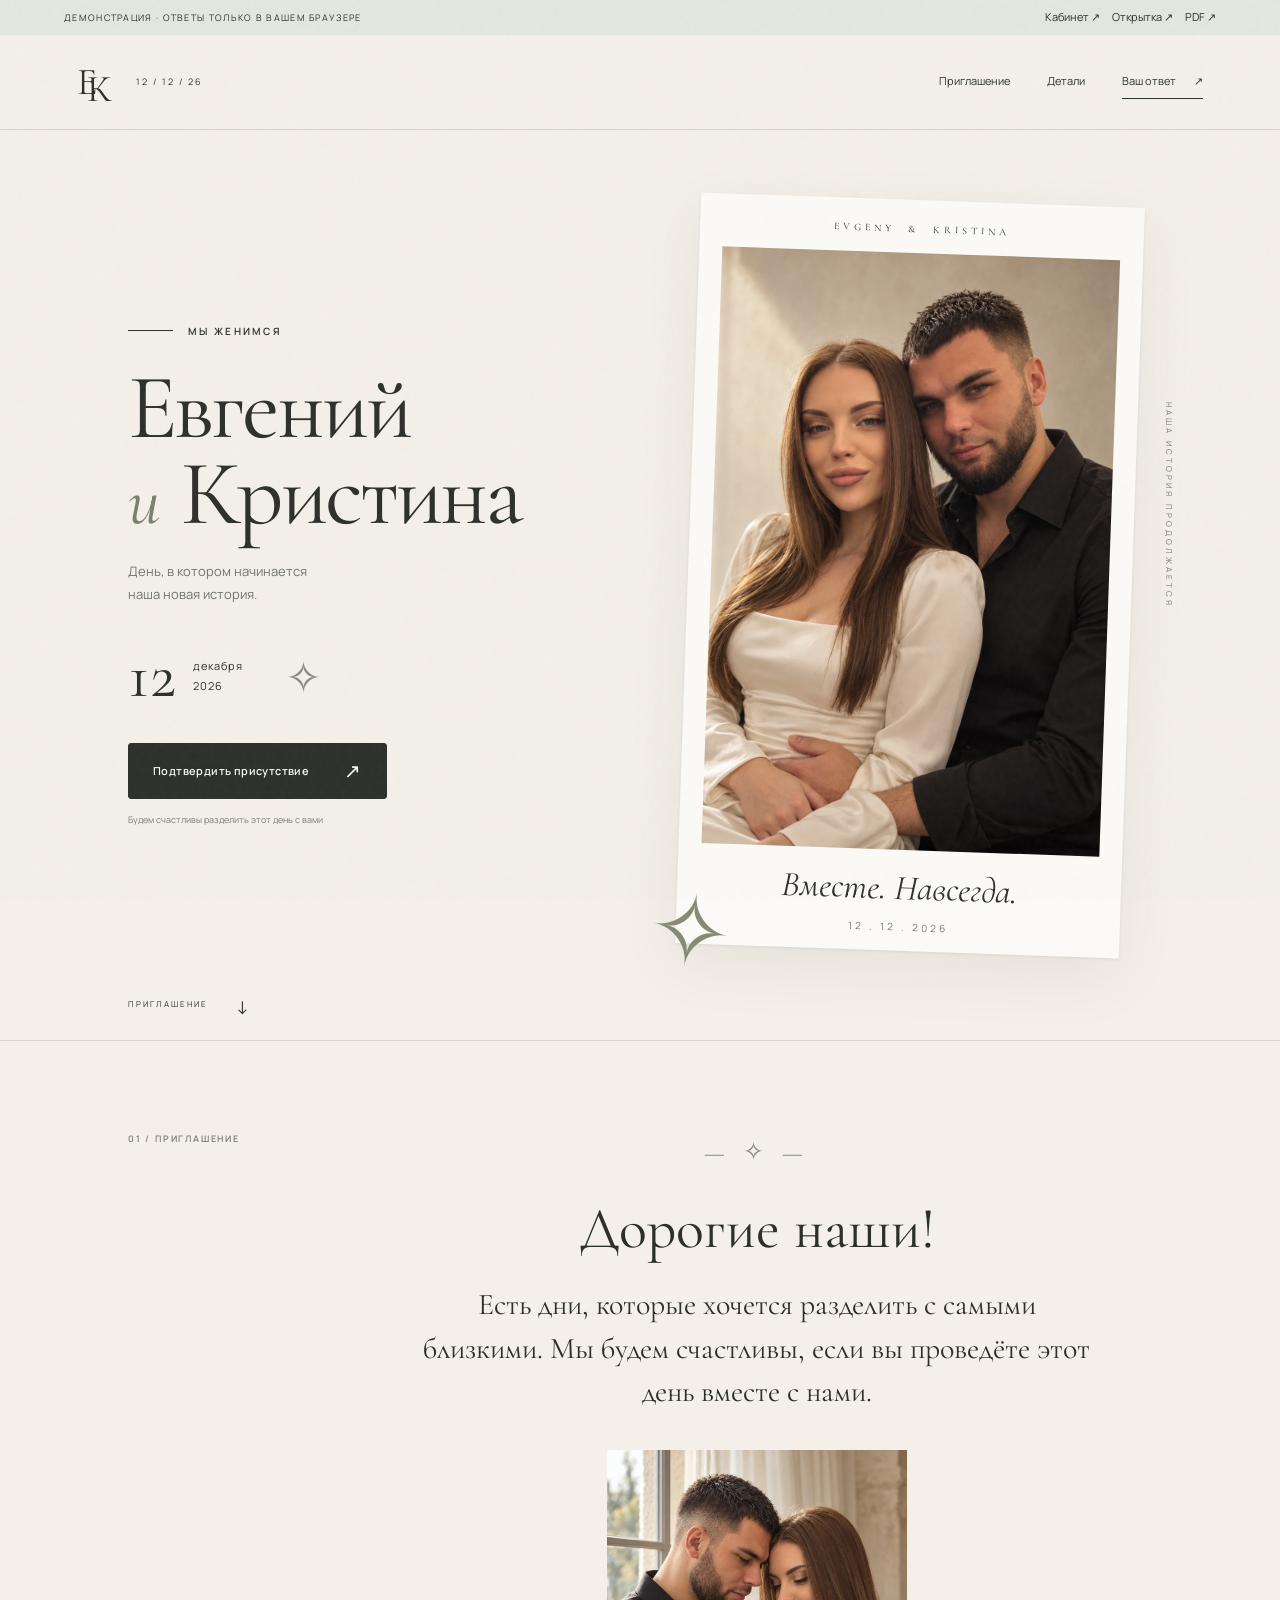
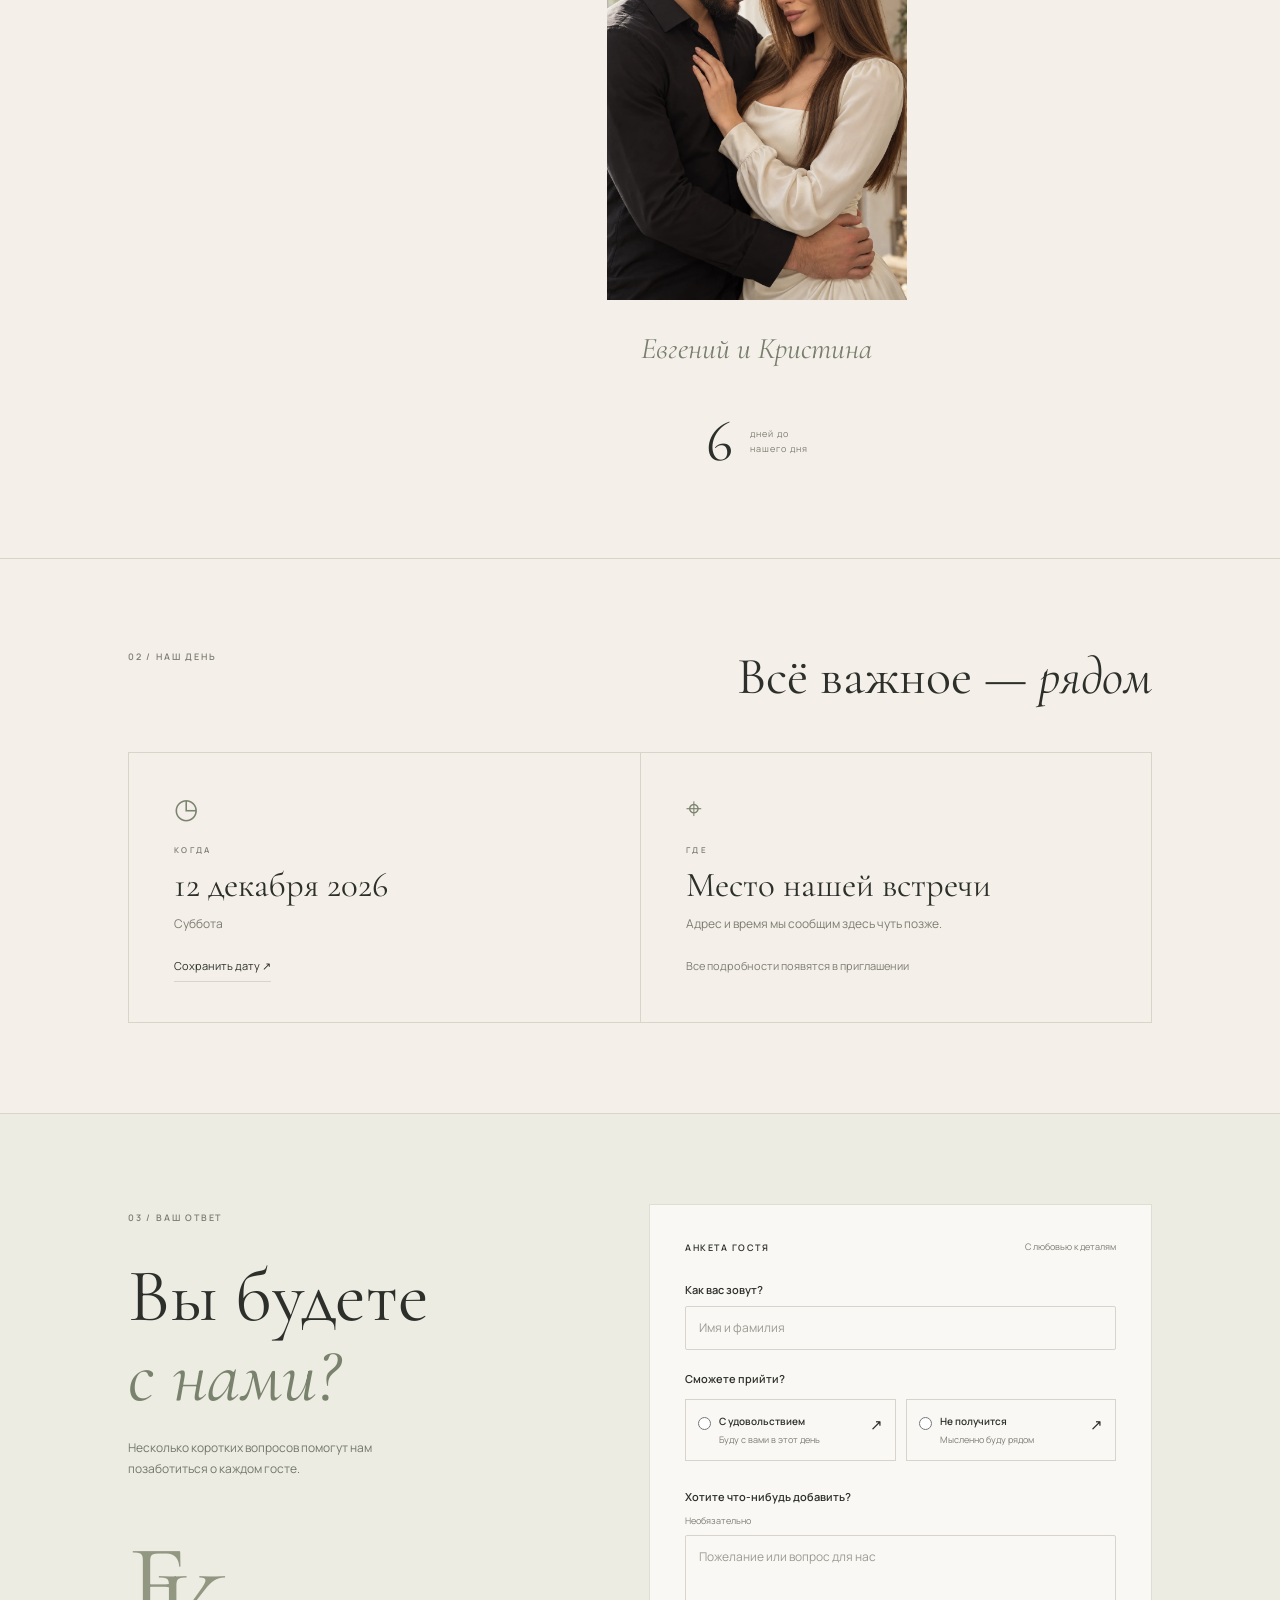
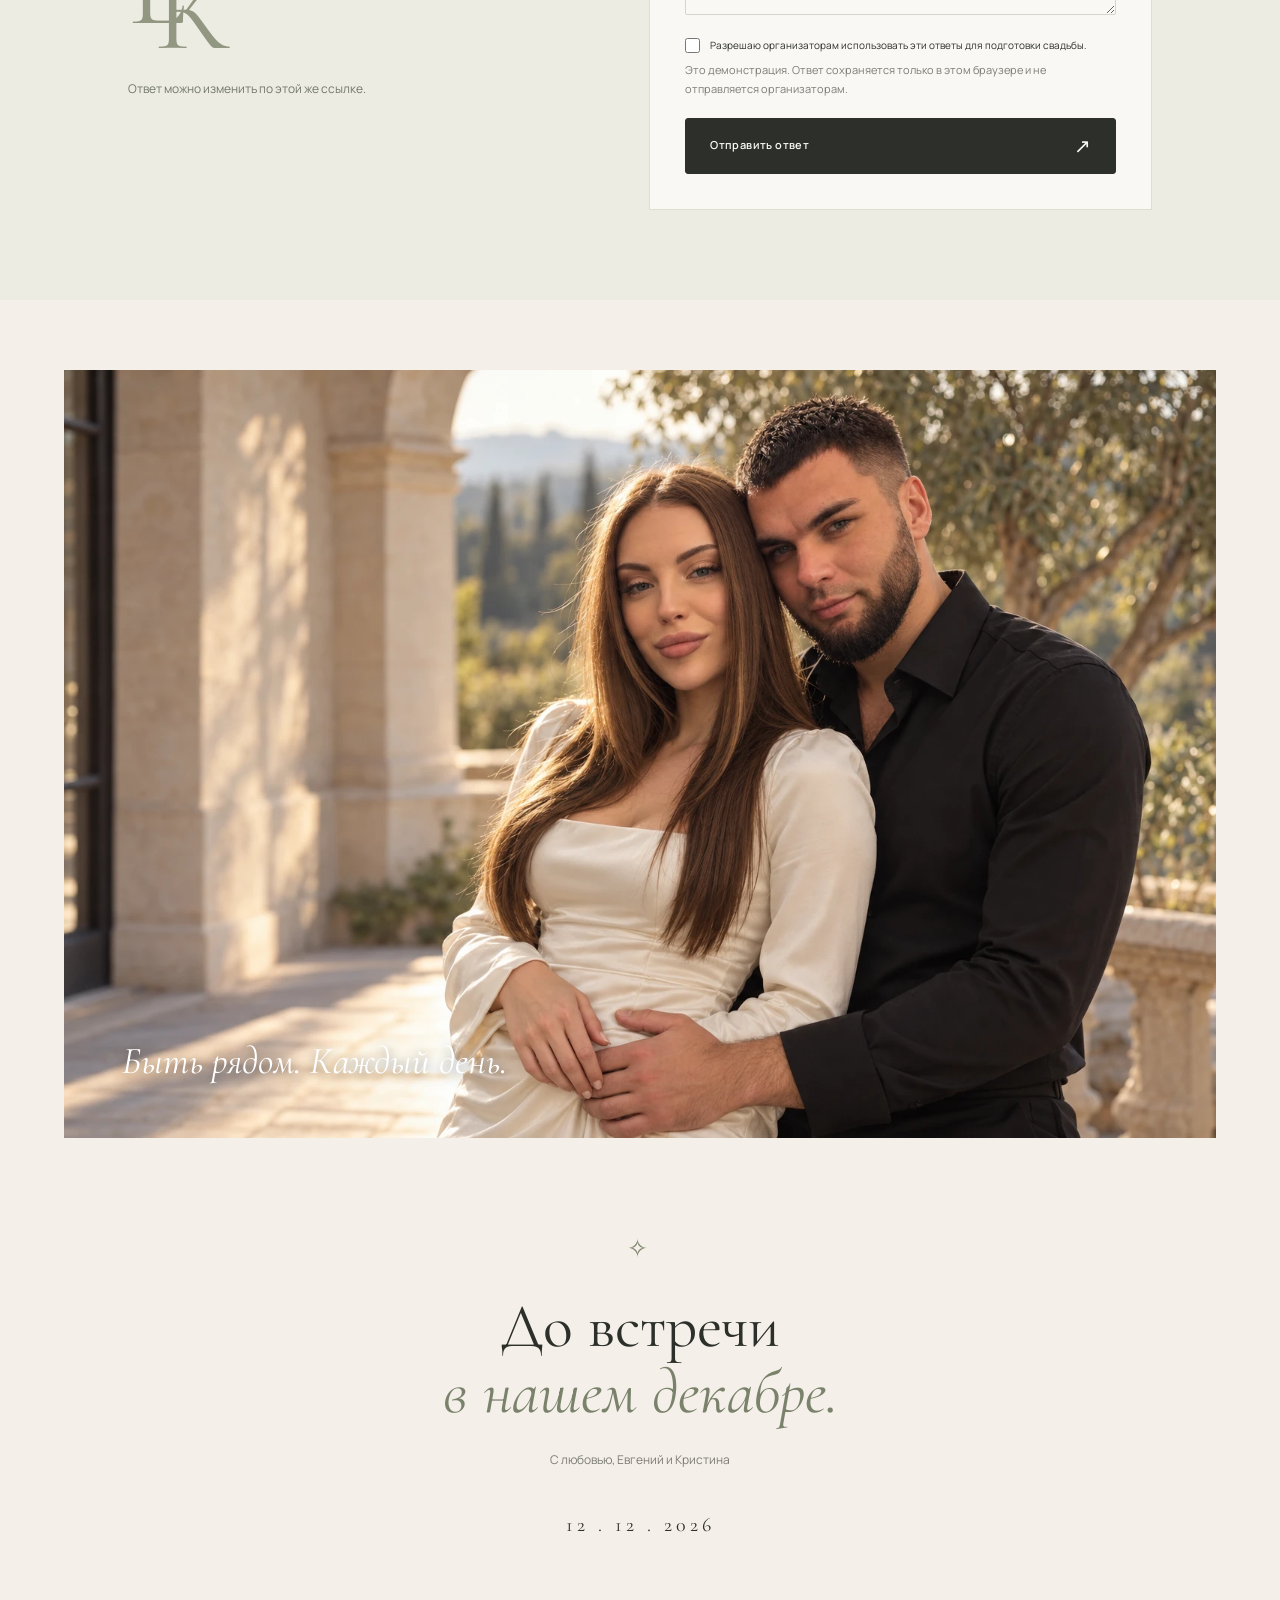
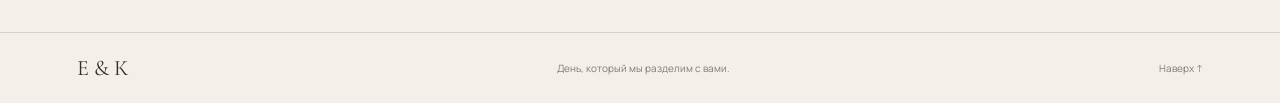
==== index.html @ 4cf1af22 "Publish wedding invitation client preview" ====
<!doctype html>
<html lang="ru">
<head>
  <meta charset="utf-8"><meta name="viewport" content="width=device-width,initial-scale=1,viewport-fit=cover">
  <meta name="theme-color" content="#f4f0e9"><meta name="description" content="Евгений и Кристина. Приглашение на свадьбу 12 декабря 2026 года.">
  <title>Евгений и Кристина · 12.12.2026</title>
  <link rel="icon" href="./assets/monogram.svg" type="image/svg+xml"><link rel="stylesheet" href="./style.css">
  <script src="./js/guest.js" defer></script>
</head>
<body>
  <div class="preview-bar" id="preview-bar" hidden><span>ДЕМОНСТРАЦИЯ · ОТВЕТЫ ТОЛЬКО В ВАШЕМ БРАУЗЕРЕ</span><a href="./studio.html">Кабинет ↗</a><a href="./print.html">Открытка ↗</a><a href="./presentation.pdf">PDF ↗</a></div>
  <header class="site-header"><a href="#" class="brand" aria-label="В начало">Е<span>К</span><i>12 / 12 / 26</i></a><nav aria-label="Навигация"><a href="#invitation">Приглашение</a><a href="#details">Детали</a><a href="#rsvp" class="nav-answer">Ваш ответ <span>↗</span></a></nav></header>
  <main>
    <section class="hero" aria-labelledby="hero-title">
      <div class="hero-copy"><div class="eyebrow"><span class="fine-line"></span> МЫ ЖЕНИМСЯ</div><h1 id="hero-title">Евгений<br><em>и</em> Кристина</h1><p class="hero-description">День, в котором начинается<br>наша новая история.</p><div class="hero-date"><span>12</span><i>декабря<br>2026</i><span class="date-star">✧</span></div><a class="button dark" href="#rsvp">Подтвердить присутствие <span>↗</span></a><p class="tiny muted">Будем счастливы разделить этот день с вами</p></div>
      <div class="hero-art"><div class="photo-mat"><div class="photo-topline">EVGENY <span>&</span> KRISTINA</div><img class="main-photo" src="./assets/couple-studio.webp" alt="Совместная фотография Евгения и Кристины" width="1024" height="1536" fetchpriority="high"><div class="photo-sign">Вместе. Навсегда.</div><div class="photo-bottomline">12 . 12 . 2026</div></div><div class="vertical-note">НАША ИСТОРИЯ ПРОДОЛЖАЕТСЯ</div><span class="hero-flower" aria-hidden="true">✧</span></div>
      <a href="#invitation" class="scroll-note">ПРИГЛАШЕНИЕ <span>↓</span></a>
    </section>
    <section class="invitation-section section" id="invitation"><span class="section-number">01 / ПРИГЛАШЕНИЕ</span><div class="invitation-body"><span class="ornament" aria-hidden="true">— ✧ —</span><h2 id="greeting">Дорогие наши!</h2><p class="letter" id="intro">Есть дни, которые хочется разделить с самыми близкими. Мы будем счастливы, если вы проведёте этот день вместе с нами.</p><img class="window-portrait" src="./assets/couple-window.webp" alt="Евгений и Кристина у окна" width="1024" height="1536" loading="lazy"><p class="letter-sign">Евгений и Кристина</p><div class="countdown"><span id="days">—</span><div>дней до<br>нашего дня</div></div></div></section>
    <section class="details-section section" id="details"><div class="section-heading"><span class="section-number">02 / НАШ ДЕНЬ</span><h2>Всё важное<span class="serif-italic"> — рядом</span></h2></div><div class="details-grid"><article class="detail"><span class="detail-icon" aria-hidden="true">◷</span><div class="eyebrow">КОГДА</div><h3>12 декабря 2026</h3><p>Суббота<span id="event-time"></span></p><a href="./wedding.ics" class="text-link">Сохранить дату <span>↗</span></a></article><article class="detail"><span class="detail-icon" aria-hidden="true">⌖</span><div class="eyebrow">ГДЕ</div><h3 id="venue">Место нашей встречи</h3><p id="address">Адрес и время мы сообщим здесь чуть позже.</p><a id="map-link" class="text-link" target="_blank" rel="noopener noreferrer" hidden>Открыть карту <span>↗</span></a><span id="venue-pending" class="tiny muted">Все подробности появятся в приглашении</span></article></div><div class="schedule-block" id="schedule-block" hidden><h3>Программа дня</h3><div id="schedule" class="schedule"></div></div><div class="note-block" id="dress-block" hidden><div class="eyebrow">ДРЕСС-КОД</div><p id="dress-code"></p></div></section>
    <section class="rsvp-section section" id="rsvp"><div class="rsvp-intro"><span class="section-number">03 / ВАШ ОТВЕТ</span><h2>Вы будете<br><em>с нами?</em></h2><p>Несколько коротких вопросов помогут нам позаботиться о каждом госте.</p><p id="deadline" class="deadline" hidden></p><div class="rsvp-mark" aria-hidden="true">Е<span>К</span></div><p class="tiny muted">Ответ можно изменить по этой же ссылке.</p></div>
      <div class="rsvp-panel"><div id="load-error" class="notice error" role="alert" hidden></div><div id="loading" class="muted">Открываем ваше приглашение…</div>
      <form id="rsvp-form" hidden><div class="form-top"><span class="eyebrow">АНКЕТА ГОСТЯ</span><span class="tiny" id="form-status">С любовью к деталям</span></div><label class="field">Как вас зовут?<input name="respondent" autocomplete="name" maxlength="120" required placeholder="Имя и фамилия"></label><fieldset class="attendance"><legend>Сможете прийти?</legend><div class="choice-grid"><label class="choice"><input type="radio" name="attending" value="yes" required><span><b>С удовольствием</b><small>Буду с вами в этот день</small></span><i>↗</i></label><label class="choice"><input type="radio" name="attending" value="no"><span><b>Не получится</b><small>Мысленно буду рядом</small></span><i>↗</i></label></div></fieldset>
      <div id="yes-fields" hidden><div class="party-size"><label class="field">Взрослых<select id="adult-count" name="adults"></select></label><label class="field" id="children-field">Детей<select id="child-count" name="children"></select></label></div><p class="tiny muted" id="party-hint"></p><div id="people"></div><label class="field" id="children-names-field" hidden>Имена и возраст детей<input name="children_names" maxlength="300" placeholder="Чтобы мы могли учесть их пожелания"></label><label class="check-row transfer"><input type="checkbox" name="transfer"><span>Мне интересен трансфер, если он будет организован</span></label></div>
      <label class="field comment-field">Хотите что-нибудь добавить? <span class="optional">Необязательно</span><textarea name="comment" rows="3" maxlength="1000" placeholder="Пожелание или вопрос для нас"></textarea></label><label class="check-row consent"><input type="checkbox" name="consent" required><span>Разрешаю организаторам использовать эти ответы для подготовки свадьбы.</span></label><p class="tiny muted">Это демонстрация. Ответ сохраняется только в этом браузере и не отправляется организаторам.</p><div id="form-error" class="notice error" role="alert" hidden></div><button class="button dark full" type="submit" id="save-button">Отправить ответ <span>↗</span></button><div id="saved" class="save-message" role="status" hidden></div></form></div>
    </section>
    <div class="terrace-story"><img src="./assets/couple-terrace.webp" alt="Евгений и Кристина на террасе" width="1536" height="1024" loading="lazy"><span>Быть рядом. Каждый день.</span></div><section class="closing"><span class="ornament" aria-hidden="true">✧</span><h2>До встречи<br><em>в нашем декабре.</em></h2><p id="closing-text">С любовью, Евгений и Кристина</p><p id="contact" class="tiny" hidden></p><div class="closing-date">12 . 12 . 2026</div></section>
  </main><footer><span>Е & К</span><p>День, который мы разделим с вами.</p><a href="#">Наверх ↑</a></footer>
</body></html>
---- style.css ----
@import url(./fonts/fonts.css);
:root{--paper:#f4f0e9;--paper-light:#faf8f4;--ink:#2d302a;--muted:#7c7d73;--line:#d8d4ca;--sage:#707967;--serif:'Cormorant Garamond',Georgia,'Times New Roman',serif;--sans:'Manrope','Segoe UI',Arial,sans-serif;--radius:3px}
*{box-sizing:border-box}html{scroll-behavior:smooth;scroll-padding-top:30px}body{margin:0;background:var(--paper);color:var(--ink);font-family:var(--sans);font-size:14px;line-height:1.7;-webkit-font-smoothing:antialiased}body:before{content:'';position:fixed;inset:0;pointer-events:none;opacity:.09;z-index:5;background-image:url("data:image/svg+xml,%3Csvg viewBox='0 0 180 180' xmlns='http://www.w3.org/2000/svg'%3E%3Cfilter id='n'%3E%3CfeTurbulence type='fractalNoise' baseFrequency='.8' numOctaves='3' stitchTiles='stitch'/%3E%3C/filter%3E%3Cpath fill='%23737360' opacity='.35' filter='url(%23n)' d='M0 0h180v180H0z'/%3E%3C/svg%3E")}a{color:inherit;text-decoration:none}button,input,select,textarea{font:inherit}button,a,input,select,textarea{touch-action:manipulation}button{cursor:pointer}button:disabled{opacity:.55;cursor:wait}button:focus-visible,a:focus-visible,input:focus-visible,select:focus-visible,textarea:focus-visible{outline:2px solid var(--sage);outline-offset:5px}input,select,textarea{min-width:0}textarea{resize:vertical}img{max-width:100%;display:block}[hidden]{display:none!important}h1,h2,h3,p{margin:0}h1,h2,h3{font-family:var(--serif);font-weight:400;line-height:1.06}em,.serif-italic{font-family:var(--serif);font-weight:400;font-style:italic}.tiny{font-size:11px;line-height:1.65}.muted{color:var(--muted)}.eyebrow,.section-number{font-size:10px;font-weight:600;letter-spacing:2.3px;line-height:1.8}.eyebrow{display:flex;align-items:center;gap:15px}.fine-line{width:45px;height:1px;background:var(--ink)}.button{display:inline-flex;gap:35px;align-items:center;justify-content:space-between;padding:17px 24px;border:1px solid var(--ink);font-size:11px;font-weight:600;letter-spacing:.4px;line-height:1.5;transition:background .2s,color .2s,transform .2s;border-radius:var(--radius)}.button span{font-size:20px;font-weight:400;line-height:1}.button.dark{background:var(--ink);color:var(--paper-light)}.button.dark:hover{background:#4e5748}.button.light{background:transparent}.button.light:hover{background:#e9e5dc}.button.small{padding:10px 15px;font-size:11px;gap:15px}.button.full{width:100%}.text-link{display:inline-flex;gap:24px;border-bottom:1px solid var(--line);padding-bottom:5px;font-size:11px}.text-link:hover{border-color:var(--ink)}.preview-bar{background:#e4e7dd;display:flex;align-items:center;justify-content:space-between;padding:8px max(5vw,24px);font-size:9px;letter-spacing:1.3px}.preview-bar a{letter-spacing:0;font-size:11px}.site-header{max-width:1440px;margin:auto;padding:28px 6vw;display:flex;align-items:center;justify-content:space-between;border-bottom:1px solid var(--line)}.brand{font:38px/1 var(--serif);display:flex;align-items:center;position:relative;letter-spacing:-10px;width:240px}.brand>span{position:relative;top:7px}.brand i{font:9px var(--sans);font-style:normal;letter-spacing:2px;margin-left:34px}.site-header nav{display:flex;align-items:center;gap:37px;font-size:11px}.nav-answer{border-bottom:1px solid var(--ink);padding:7px 0}.nav-answer span{margin-left:16px}.hero{max-width:1440px;min-height:760px;position:relative;margin:auto;padding:70px 10vw 90px;display:grid;grid-template-columns:1fr 1fr;gap:7vw;align-items:center}.hero h1{font-size:clamp(65px,7.2vw,112px);letter-spacing:-3px;margin:25px 0 22px;line-height:.94}.hero h1 em{font-size:.76em;display:inline-block;padding-right:4px;color:#7b806e}.hero-description{font-size:13px;color:#72756b;line-height:1.8}.hero-date{display:flex;align-items:center;gap:17px;margin:32px 0 30px}.hero-date>span:first-child{font:65px/.9 var(--serif)}.hero-date i{font-style:normal;font-size:11px;line-height:1.8;letter-spacing:1px}.date-star{font-size:44px;color:#8a8c7d;padding-left:25px}.hero-copy>.tiny{margin-top:14px;font-size:9px}.hero-art{position:relative;padding:0 16px 0 0;max-width:460px;justify-self:center;width:100%}.photo-mat{background:#fcfaf6;padding:23px 23px 17px;box-shadow:0 20px 60px #3f3b2b13,0 1px 3px #3f3b2b18;transform:rotate(2deg);position:relative}.photo-topline{font:10px var(--serif);letter-spacing:4px;text-align:center;margin-bottom:18px}.photo-topline span{padding:0 8px}.main-photo{width:100%;height:auto;aspect-ratio:3/4;object-fit:cover;object-position:center;filter:grayscale(1);border:0}.photo-sign{font:italic 35px/1.1 var(--serif);text-align:center;padding-top:19px}.photo-bottomline{font:10px var(--sans);letter-spacing:3px;text-align:center;margin-top:12px;color:#777c6d}.vertical-note{position:absolute;right:-28px;top:27%;writing-mode:vertical-rl;font-size:8px;letter-spacing:3px;color:var(--muted)}.hero-flower{position:absolute;left:-40px;bottom:-45px;font:100px var(--serif);color:#858b75;transform:rotate(10deg)}.scroll-note{position:absolute;bottom:25px;left:10vw;display:flex;gap:28px;font-size:8px;letter-spacing:2px}.scroll-note span{font-size:18px;line-height:1}.section{max-width:1440px;margin:auto;padding:90px 10vw;border-top:1px solid var(--line)}.invitation-section{display:grid;grid-template-columns:1fr 3fr;gap:50px}.section-number{color:var(--muted);font-size:9px;letter-spacing:1.8px;white-space:nowrap}.invitation-body{text-align:center;max-width:670px}.ornament{color:#818871;font-family:var(--serif);font-size:25px;letter-spacing:6px}.invitation-body h2{font-size:58px;margin:24px 0}.letter{font:30px/1.45 var(--serif);white-space:pre-line}.letter-sign{font:italic 30px/1.5 var(--serif);margin-top:26px;color:#777e6c}.countdown{display:flex;justify-content:center;align-items:center;gap:17px;margin-top:45px}.countdown>span{font:58px/.9 var(--serif)}.countdown>div{font-size:9px;line-height:1.6;text-align:left;letter-spacing:1px;color:var(--muted)}.section-heading{display:flex;align-items:flex-start;justify-content:space-between;gap:30px;margin-bottom:48px}.section-heading h2{font-size:52px}.details-grid{display:grid;grid-template-columns:1fr 1fr;border:1px solid var(--line)}.detail{padding:40px 45px}.detail+.detail{border-left:1px solid var(--line)}.detail-icon{font-size:28px;color:#7b846f;line-height:1;display:block;margin-bottom:22px}.detail .eyebrow{font-size:8px;color:var(--muted);margin-bottom:10px}.detail h3{font-size:35px;margin-bottom:10px}.detail p{font-size:12px;color:var(--muted);white-space:pre-line}.detail .text-link,.detail>.tiny{margin-top:22px;display:inline-block}.schedule-block{margin-top:45px}.schedule-block h3{font-size:36px;margin-bottom:24px}.schedule{display:grid;grid-template-columns:repeat(3,1fr);gap:20px}.schedule-item{border-top:1px solid var(--line);padding-top:16px}.schedule-item time{font:33px var(--serif)}.schedule-item p{font-size:12px;margin-top:6px;color:var(--muted)}.note-block{padding:28px 0 0;border-top:1px solid var(--line);margin-top:35px}.note-block p{margin-top:15px;white-space:pre-line;max-width:650px;font-size:13px}.rsvp-section{display:grid;grid-template-columns:1fr 1.2fr;gap:8vw;background:#edece3}.rsvp-intro h2{font-size:75px;margin:30px 0 22px}.rsvp-intro h2 em{color:#79826c}.rsvp-intro>p{font-size:12px;color:#72776b;max-width:270px}.deadline{margin-top:20px}.rsvp-mark{font:115px/1 var(--serif);letter-spacing:-35px;margin:50px 0 35px;color:#929782}.rsvp-mark span{position:relative;top:25px}.rsvp-panel{background:var(--paper-light);border:1px solid #deded1;padding:35px}.form-top{display:flex;justify-content:space-between;gap:10px;align-items:center;margin-bottom:26px}.form-top .eyebrow{font-size:9px;letter-spacing:1.5px}.form-top .tiny{font-size:9px;color:var(--muted)}.field{display:flex;flex-direction:column;gap:8px;margin-bottom:20px;font-size:11px;font-weight:600;line-height:1.5}.field input,.field select,.field textarea{width:100%;border:1px solid var(--line);padding:12px 13px;background:transparent;color:var(--ink);border-radius:2px;font-weight:400;font-size:12px}.field input::placeholder,.field textarea::placeholder{color:#9b9b91}.field input:focus,.field select:focus,.field textarea:focus{border-color:#788467;outline-offset:1px}fieldset{margin:0 0 20px;padding:0;border:0;min-width:0}legend{font-size:11px;font-weight:600;margin-bottom:10px;padding:0}.choice-grid{display:grid;grid-template-columns:1fr 1fr;gap:10px}.choice{padding:14px 12px;border:1px solid var(--line);display:flex;align-items:flex-start;gap:8px;cursor:pointer;position:relative;line-height:1.5}.choice:has(input:checked){border-color:#707c61;background:#edf0e6}.choice input{accent-color:#68755b;width:13px;height:13px;margin:3px 0 0;flex-shrink:0}.choice b{font-size:10px;display:block;font-weight:600}.choice small{font-size:9px;display:block;color:var(--muted);margin-top:4px}.choice i{font-style:normal;margin-left:auto;font-size:15px}.party-size{display:grid;grid-template-columns:1fr 1fr;gap:14px}.party-size .field{margin-bottom:4px}#party-hint{margin:8px 0 20px}.person-card{border-top:1px solid var(--line);padding-top:18px;margin-top:18px}.person-label{font-size:9px;font-weight:600;letter-spacing:1.5px;color:#78816e;margin-bottom:14px}.drink-group legend{font-size:10px;font-weight:400}.drink-options{display:flex;flex-wrap:wrap;gap:6px}.drink-chip{font-size:10px;cursor:pointer;position:relative}.drink-chip input{position:absolute;opacity:0;width:1px;height:1px}.drink-chip span{display:block;border:1px solid var(--line);padding:7px 10px;line-height:1.2;border-radius:30px}.drink-chip input:checked+span{background:var(--ink);border-color:var(--ink);color:#fff}.drink-chip input:focus-visible+span{outline:2px solid #6b785d;outline-offset:3px}.check-row{display:flex;align-items:flex-start;gap:10px;font-size:10px;line-height:1.6;cursor:pointer}.check-row input{width:15px;height:15px;margin:1px 0 0;accent-color:#68755b;flex-shrink:0}.transfer{padding:15px 0 20px;border-top:1px solid var(--line)}.comment-field{padding-top:8px}.optional{font-size:9px;color:var(--muted);font-weight:400}.consent{margin:22px 0 8px}.rsvp-panel .button{margin-top:20px}.notice{padding:13px 15px;margin:12px 0;font-size:12px;border-left:2px solid}.notice.error{background:#f5e9e3;color:#964d39;border-color:#ad654a}.notice.good{background:#e9eee2;color:#526444;border-color:#73865c}.save-message{padding:16px 0 0;font-size:12px;color:#53654a}.closing{text-align:center;padding:90px 20px}.closing h2{font-size:62px;margin:24px 0}.closing h2 em{color:#7a826c}.closing p{font-size:12px;color:var(--muted)}.closing #contact{margin-top:18px;white-space:pre-line}.closing-date{font-family:var(--serif);font-size:20px;letter-spacing:4px;margin-top:38px}footer{max-width:1440px;margin:auto;border-top:1px solid var(--line);padding:22px 6vw;display:flex;align-items:center;justify-content:space-between;color:var(--muted);font-size:10px}footer>span{font:22px var(--serif);color:var(--ink)}
/* Organizer studio */
.studio{background:#f6f4ef}.studio:before{opacity:.035}.studio-header{display:flex;justify-content:space-between;align-items:center;padding:22px 4vw;border-bottom:1px solid var(--line);background:var(--paper-light)}.studio-wordmark{display:flex;align-items:center;gap:20px}.studio-wordmark b{font:32px var(--serif);font-weight:400;white-space:nowrap}.studio-wordmark span{border-left:1px solid var(--line);padding-left:20px;font-size:10px;letter-spacing:1.5px;color:var(--muted)}.studio-actions{display:flex;gap:20px;align-items:center;font-size:11px}.studio-main{max-width:1320px;margin:auto;padding:42px 4vw 70px}.studio-heading{display:flex;justify-content:space-between;gap:20px;align-items:flex-end;margin-bottom:30px}.studio-heading h1{font-size:52px}.studio-heading .eyebrow{font-size:9px;color:var(--muted);margin-bottom:12px}.local-badge{font-size:10px;background:#e8ecdf;color:#637052;padding:7px 11px;border:1px solid #d8dfcb;white-space:nowrap}.stats{display:grid;grid-template-columns:repeat(4,1fr);border:1px solid var(--line);margin-bottom:35px;background:var(--paper-light)}.stat{padding:22px 26px}.stat+.stat{border-left:1px solid var(--line)}.stat b{display:block;font:43px/1.1 var(--serif);font-weight:400}.stat span{font-size:10px;color:var(--muted)}.tabs{display:flex;gap:30px;border-bottom:1px solid var(--line);margin-bottom:28px;overflow:auto}.tab{padding:13px 0;border:0;border-bottom:2px solid transparent;background:transparent;font-size:12px;white-space:nowrap;color:var(--muted)}.tab[aria-selected=true]{border-color:var(--ink);color:var(--ink)}.studio-toolbar{display:flex;gap:12px;align-items:center;justify-content:space-between;flex-wrap:wrap;margin-bottom:20px}.search-field{display:flex;gap:10px;flex:1;max-width:430px}.search-field input,.search-field select{padding:11px 13px;background:var(--paper-light);border:1px solid var(--line);font-size:11px;width:100%}.search-field select{max-width:145px}.toolbar-buttons{display:flex;gap:10px}.studio-card{background:var(--paper-light);border:1px solid var(--line);padding:28px;margin-bottom:20px}.studio-card h2{font-size:32px;margin-bottom:12px}.studio-card>p{font-size:12px;color:var(--muted);margin-bottom:22px}.studio-card .field{font-size:11px}.form-grid{display:grid;grid-template-columns:repeat(2,1fr);gap:0 20px}.span-2{grid-column:1/-1}.create-form{display:grid;grid-template-columns:3fr 1fr 1fr auto;gap:14px;align-items:end}.create-form .field{margin-bottom:0}.create-form .button{padding:14px 22px;white-space:nowrap}.guest-table{width:100%;border-collapse:collapse;font-size:11px}.guest-table th{text-align:left;white-space:nowrap;font-size:9px;letter-spacing:1px;font-weight:500;color:var(--muted);padding:13px 14px;border-bottom:1px solid var(--line)}.guest-table td{padding:18px 14px;border-bottom:1px solid #e6e3da;vertical-align:middle}.guest-table td:first-child{min-width:165px}.guest-table td strong{font-weight:600;font-size:12px;display:block}.guest-table td small{color:var(--muted);font-size:10px}.table-wrap{overflow-x:auto;border:1px solid var(--line);background:var(--paper-light)}.guest-table td:last-child{white-space:nowrap}.badge{font-size:9px;padding:4px 8px;display:inline-block;background:#e9e7de;color:#76786a;white-space:nowrap}.badge.yes{background:#e6ecde;color:#657353}.badge.no{background:#eee2dc;color:#936450}.badge.revoked{background:#eee9e6;color:#9c8b82}.link-button{background:transparent;border:0;border-bottom:1px solid var(--line);padding:3px 0;font-size:10px;color:var(--ink);margin-right:12px}.link-button:hover{border-color:var(--ink)}.empty-state{text-align:center;padding:58px 25px}.empty-state .ornament{font-size:35px}.empty-state h3{font-size:35px;margin:16px 0 12px}.empty-state p{font-size:12px;color:var(--muted);max-width:440px;margin:auto}.metric-grid{display:grid;grid-template-columns:1fr 1fr;gap:20px}.metric-row{display:flex;justify-content:space-between;gap:25px;padding:13px 0;border-bottom:1px solid var(--line);font-size:12px}.metric-row:last-child{border-bottom:0}.metric-row b{font-weight:500;font-size:15px}.guest-note{padding:15px 0;border-top:1px solid var(--line);font-size:12px}.guest-note b{font-weight:600;display:block;margin-bottom:6px}.guest-note p{color:var(--muted);white-space:pre-line}.connection-item{display:flex;gap:15px;align-items:flex-start;margin-bottom:20px}.connection-item .number{border:1px solid var(--line);padding:3px 12px;font:25px var(--serif)}.connection-item h3{font:600 12px var(--sans);margin-bottom:6px}.connection-item p{font-size:12px;color:var(--muted)}.connection-item code{font-size:11px;background:#efede5;padding:2px 5px;overflow-wrap:anywhere}.login-wrap{max-width:420px;margin:10vh auto;padding:35px;background:var(--paper-light);border:1px solid var(--line)}.login-wrap .eyebrow{font-size:9px;color:var(--muted);margin-bottom:16px}.login-wrap h1{font-size:43px;margin-bottom:15px}.login-wrap>p{font-size:12px;color:var(--muted);margin-bottom:26px}.login-wrap .tiny{margin-top:18px}.studio-toast{position:fixed;bottom:25px;left:50%;transform:translateX(-50%);padding:14px 22px;box-shadow:0 3px 30px #2222;background:var(--ink);color:var(--paper);font-size:12px;z-index:20;max-width:90vw}.dialog{border:1px solid var(--line);background:var(--paper-light);color:var(--ink);max-width:650px;width:calc(100% - 30px);padding:30px;max-height:88vh;overflow:auto}.dialog::backdrop{background:#2227;backdrop-filter:blur(3px)}.dialog h2{font-size:34px;margin-bottom:20px}.dialog .dialog-header{display:flex;justify-content:space-between;gap:20px;align-items:center}.icon-button{background:transparent;border:1px solid var(--line);width:33px;height:33px;line-height:1}.dialog .tiny{color:var(--muted);margin-bottom:16px}.share-link{display:flex;gap:10px;align-items:stretch;margin:15px 0}.share-link input{flex:1;min-width:0;padding:12px;border:1px solid var(--line);background:white;font-size:11px}.qr-preview{width:160px;height:160px;background:white;display:block;margin:20px auto}.share-actions{display:flex;justify-content:center;gap:15px;flex-wrap:wrap}.print-studio{display:grid;grid-template-columns:1fr 1fr;gap:35px;align-items:start}.card-preview{max-height:620px;margin:auto;box-shadow:0 8px 35px #2222}.print-info h2{font-size:40px}.print-info p{font-size:12px;color:var(--muted);margin:18px 0}.print-info .button{margin:5px 8px 5px 0}.print-info .notice{font-size:11px}.busy{opacity:.5;pointer-events:none}
@media(min-width:1600px){.hero{padding-left:140px;padding-right:140px;gap:100px}.section{padding-left:140px;padding-right:140px}.scroll-note{left:140px}}
@media(max-width:1000px){.hero{padding:65px 7vw 80px;gap:45px;min-height:650px}.hero h1{font-size:80px}.hero-art{max-width:360px}.section{padding:65px 7vw}.rsvp-section{gap:5vw;grid-template-columns:.85fr 1.2fr}.rsvp-panel{padding:24px}.rsvp-intro h2{font-size:65px}.choice-grid{grid-template-columns:1fr}.detail{padding:30px}.studio-wordmark span{max-width:190px}.hero-copy .button{gap:18px;padding:15px 18px}.letter{font-size:28px}.create-form{grid-template-columns:2fr 1fr 1fr}.create-form .button{grid-column:1/-1;justify-content:center}.form-top{align-items:flex-start;flex-direction:column;gap:3px}.section-heading h2{font-size:44px}}
@media(max-width:650px){.preview-bar{padding:7px 16px;font-size:7px;letter-spacing:.6px}.preview-bar a{font-size:9px}.site-header{padding:20px 23px}.brand{font-size:32px;width:auto}.brand i{font-size:8px;margin-left:25px;letter-spacing:1px}.site-header nav{gap:18px}.site-header nav>a:not(.nav-answer){display:none}.site-header nav>a{font-size:10px}.hero{grid-template-columns:1fr;padding:45px 28px 65px;gap:40px;min-height:0}.hero-copy{text-align:center}.hero-copy .eyebrow{justify-content:center;font-size:8px}.hero h1{font-size:76px;margin:25px 0 20px;letter-spacing:-2.2px}.hero h1 br{display:none}.hero h1 em{display:block;line-height:.9;font-size:46px;margin:5px 0}.hero-description{font-size:12px}.hero-date{justify-content:center;margin:24px 0}.hero-date>span:first-child{font-size:54px}.date-star{font-size:32px;padding-left:14px}.hero-copy .button{width:100%;max-width:330px;font-size:11px;padding:16px 21px}.hero-copy>.tiny{font-size:9px}.hero-art{max-width:330px;padding:0 12px;justify-self:center}.photo-mat{padding:17px 17px 15px;transform:rotate(1.3deg)}.photo-topline{font-size:8px;margin-bottom:14px;letter-spacing:3px}.photo-sign{font-size:30px;padding-top:15px}.photo-bottomline{font-size:8px}.vertical-note{right:-7px;top:24%;font-size:7px;letter-spacing:2px}.hero-flower{font-size:72px;left:-8px;bottom:-27px}.scroll-note{display:none}.section{padding:48px 25px}.invitation-section{grid-template-columns:1fr;gap:25px}.section-number{font-size:8px;letter-spacing:1.6px}.invitation-body h2{font-size:44px;margin:18px 0}.letter{font-size:25px;line-height:1.45}.letter-sign{font-size:26px}.countdown{margin-top:30px}.section-heading{display:block;margin-bottom:26px}.section-heading h2{font-size:40px;margin-top:22px}.section-heading h2 .serif-italic{display:block}.details-grid{grid-template-columns:1fr}.detail{padding:26px}.detail+.detail{border-left:0;border-top:1px solid var(--line)}.detail-icon{margin-bottom:16px}.detail h3{font-size:31px}.schedule{grid-template-columns:1fr 1fr;gap:18px}.schedule-item time{font-size:29px}.rsvp-section{grid-template-columns:1fr;gap:30px;padding:45px 18px}.rsvp-intro{padding:0 7px}.rsvp-intro h2{font-size:60px;margin:23px 0 17px}.rsvp-intro h2 br{display:none}.rsvp-intro>p{max-width:350px}.rsvp-mark{display:none}.rsvp-intro>.tiny{margin-top:12px;font-size:10px}.rsvp-panel{padding:24px 19px}.choice-grid{grid-template-columns:1fr 1fr}.choice{padding:13px 9px;gap:7px}.choice b{font-size:9px}.choice small{font-size:8px}.choice i{display:none}.form-top{flex-direction:row;align-items:center;margin-bottom:23px}.form-top .tiny{font-size:8px}.field input,.field select,.field textarea{font-size:16px;padding:12px}.field{font-size:11px}.drink-chip span{padding:9px 10px;font-size:10px}.drink-options{gap:7px}.check-row{font-size:11px}.closing{padding:60px 25px}.closing h2{font-size:43px}.closing-date{font-size:18px}footer{padding:20px 25px;gap:20px}footer p{font-size:8px}.studio-header{padding:17px 20px}.studio-wordmark{gap:12px}.studio-wordmark b{font-size:26px}.studio-wordmark span{font-size:8px;letter-spacing:.8px;padding-left:12px;max-width:130px;line-height:1.5}.studio-actions{gap:12px;font-size:9px}.studio-main{padding:30px 18px 55px}.studio-heading h1{font-size:40px}.studio-heading .eyebrow{font-size:8px}.local-badge{font-size:8px;padding:5px 7px}.stats{grid-template-columns:1fr 1fr;margin-bottom:23px}.stat{padding:18px}.stat b{font-size:36px}.stat:nth-child(3){border-left:0;border-top:1px solid var(--line)}.stat:nth-child(4){border-top:1px solid var(--line)}.stat span{font-size:9px}.tabs{gap:22px}.tab{font-size:11px}.studio-card{padding:22px 18px}.studio-toolbar{gap:14px}.search-field{max-width:none;width:100%;flex:auto}.toolbar-buttons{width:100%}.form-grid{grid-template-columns:1fr}.span-2{grid-column:auto}.create-form{grid-template-columns:1fr 1fr}.create-form>.field:first-child{grid-column:1/-1}.create-form .button{grid-column:1/-1}.metric-grid,.print-studio{grid-template-columns:1fr}.login-wrap{margin:7vh 20px;padding:30px 24px}.dialog{padding:23px}.share-link{flex-direction:column}.share-link .button{justify-content:center}.print-studio{gap:25px}.print-studio .card-preview{max-height:500px}.studio-toolbar .button{font-size:10px;padding:11px}.guest-table th,.guest-table td{padding:13px 11px}}
@media(prefers-reduced-motion:reduce){html{scroll-behavior:auto}*,*:before,*:after{animation:none!important;transition:none!important}}

/* Wedding portrait series */
.main-photo{aspect-ratio:2/3;filter:none;object-position:center top}.window-portrait{display:block;width:min(100%,300px);height:auto;margin:36px auto 0}.terrace-story{max-width:1152px;margin:70px auto 0;position:relative}.terrace-story img{display:block;width:100%;height:auto}.terrace-story span{position:absolute;left:5%;bottom:7%;font:italic 38px var(--serif);color:#fff;text-shadow:0 2px 12px #0008}@media(max-width:650px){.terrace-story{margin:35px 18px 0}.terrace-story span{font-size:24px}.window-portrait{width:230px}}

.preview-bar{flex-wrap:wrap;gap:12px}.preview-bar span{flex:1}.preview-bar a{white-space:nowrap}.demo-note{padding:15px 6vw;background:#e1e6d7;font-size:12px;text-align:center}.studio [disabled]{opacity:.65;cursor:default}
@media(max-width:650px){.preview-bar span{flex-basis:100%}.preview-bar{justify-content:center}.demo-note{font-size:10px}}
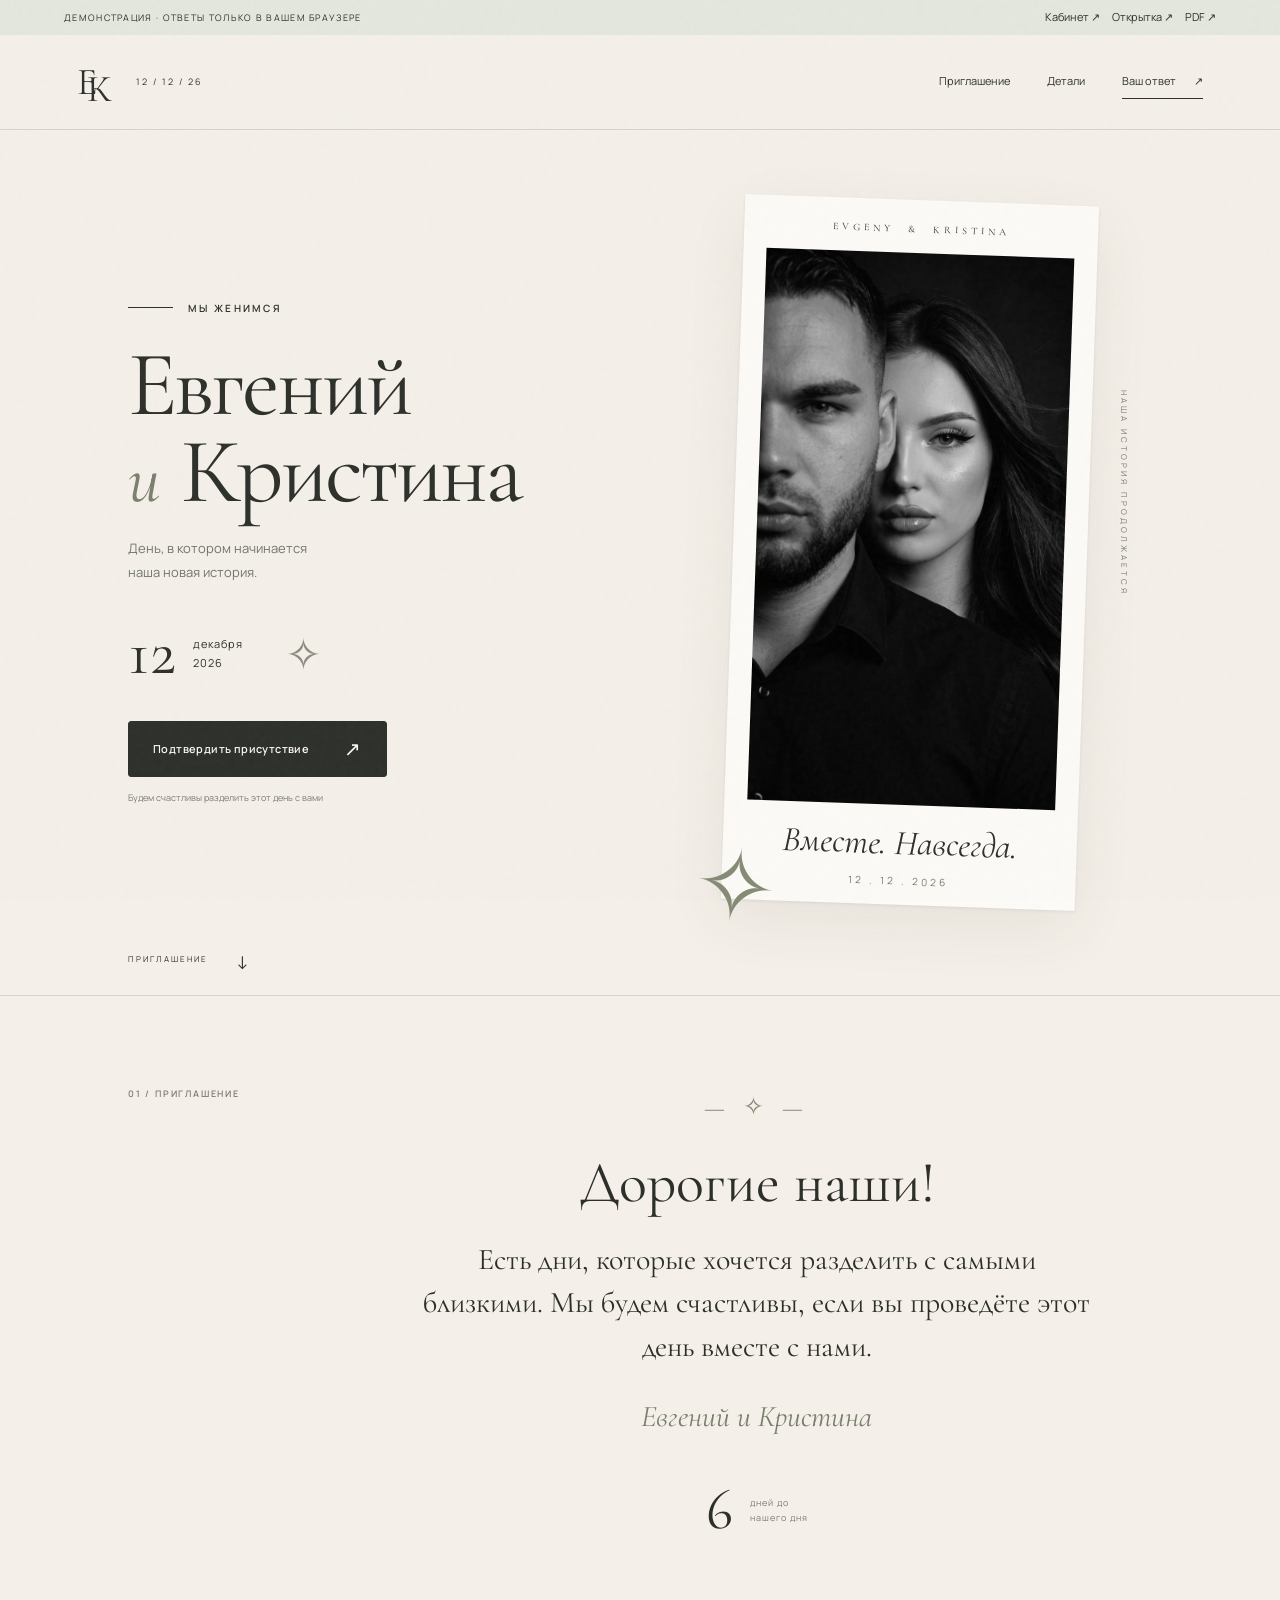
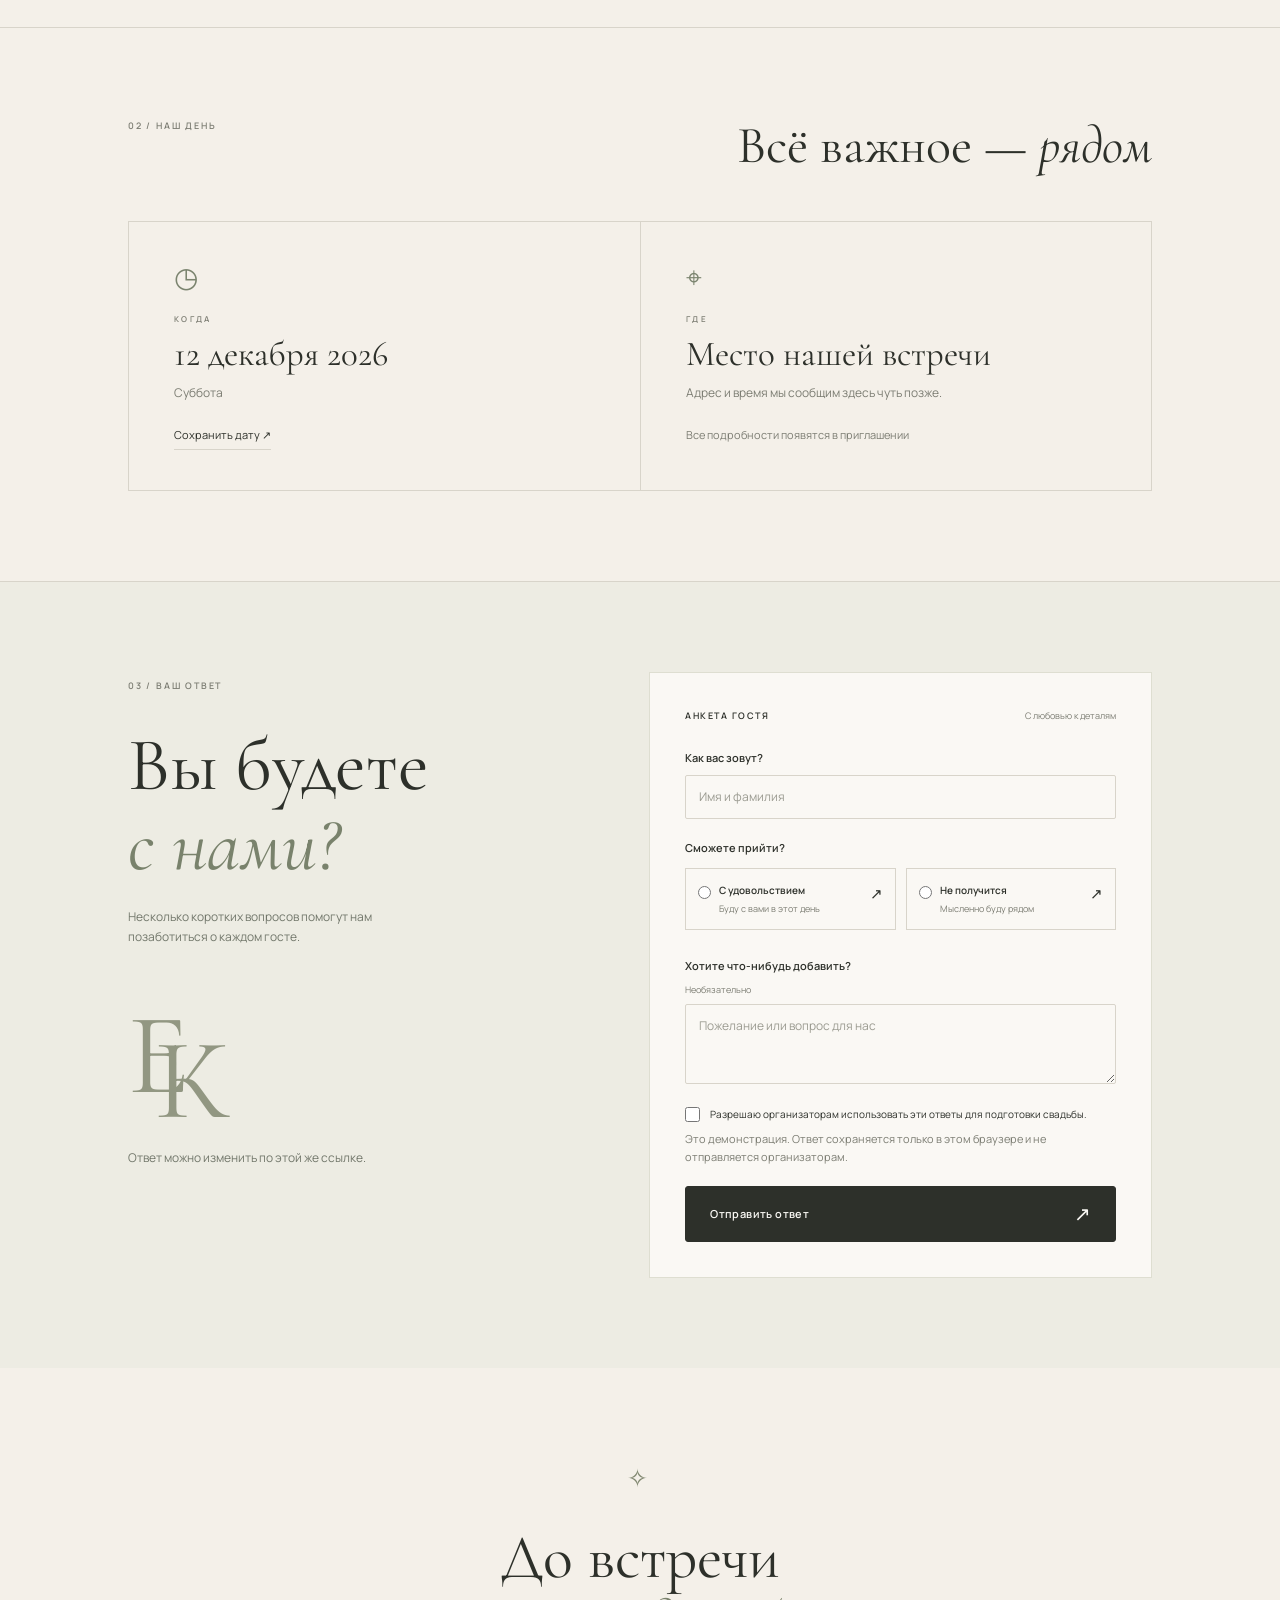
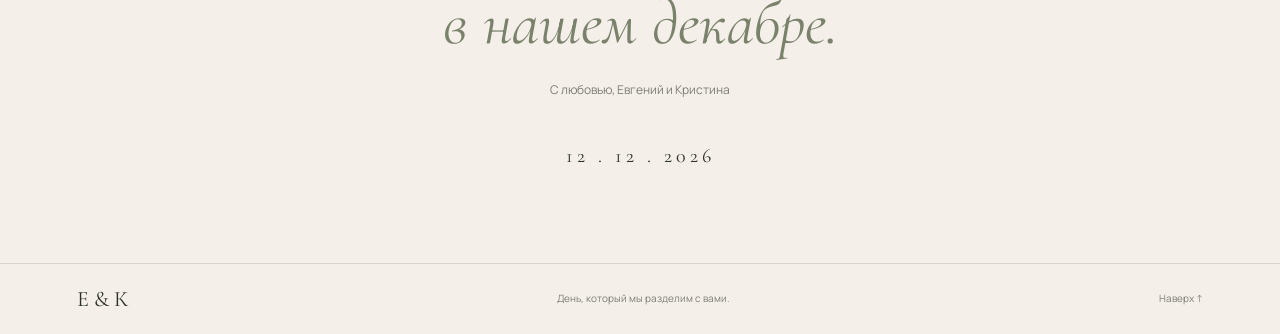
==== commit a9150cc7: "Publish wedding invitation client preview" ====
--- a/index.html
+++ b/index.html
@@ -13,10 +13,10 @@
   <main>
     <section class="hero" aria-labelledby="hero-title">
       <div class="hero-copy"><div class="eyebrow"><span class="fine-line"></span> МЫ ЖЕНИМСЯ</div><h1 id="hero-title">Евгений<br><em>и</em> Кристина</h1><p class="hero-description">День, в котором начинается<br>наша новая история.</p><div class="hero-date"><span>12</span><i>декабря<br>2026</i><span class="date-star">✧</span></div><a class="button dark" href="#rsvp">Подтвердить присутствие <span>↗</span></a><p class="tiny muted">Будем счастливы разделить этот день с вами</p></div>
-      <div class="hero-art"><div class="photo-mat"><div class="photo-topline">EVGENY <span>&</span> KRISTINA</div><img class="main-photo" src="./assets/couple-studio.webp" alt="Совместная фотография Евгения и Кристины" width="1024" height="1536" fetchpriority="high"><div class="photo-sign">Вместе. Навсегда.</div><div class="photo-bottomline">12 . 12 . 2026</div></div><div class="vertical-note">НАША ИСТОРИЯ ПРОДОЛЖАЕТСЯ</div><span class="hero-flower" aria-hidden="true">✧</span></div>
+      <div class="hero-art"><div class="photo-mat"><div class="photo-topline">EVGENY <span>&</span> KRISTINA</div><img class="main-photo" src="./assets/couple-approved.jpg" alt="Совместная фотография Евгения и Кристины" width="1429" height="2560" fetchpriority="high"><div class="photo-sign">Вместе. Навсегда.</div><div class="photo-bottomline">12 . 12 . 2026</div></div><div class="vertical-note">НАША ИСТОРИЯ ПРОДОЛЖАЕТСЯ</div><span class="hero-flower" aria-hidden="true">✧</span></div>
       <a href="#invitation" class="scroll-note">ПРИГЛАШЕНИЕ <span>↓</span></a>
     </section>
-    <section class="invitation-section section" id="invitation"><span class="section-number">01 / ПРИГЛАШЕНИЕ</span><div class="invitation-body"><span class="ornament" aria-hidden="true">— ✧ —</span><h2 id="greeting">Дорогие наши!</h2><p class="letter" id="intro">Есть дни, которые хочется разделить с самыми близкими. Мы будем счастливы, если вы проведёте этот день вместе с нами.</p><img class="window-portrait" src="./assets/couple-window.webp" alt="Евгений и Кристина у окна" width="1024" height="1536" loading="lazy"><p class="letter-sign">Евгений и Кристина</p><div class="countdown"><span id="days">—</span><div>дней до<br>нашего дня</div></div></div></section>
+    <section class="invitation-section section" id="invitation"><span class="section-number">01 / ПРИГЛАШЕНИЕ</span><div class="invitation-body"><span class="ornament" aria-hidden="true">— ✧ —</span><h2 id="greeting">Дорогие наши!</h2><p class="letter" id="intro">Есть дни, которые хочется разделить с самыми близкими. Мы будем счастливы, если вы проведёте этот день вместе с нами.</p><p class="letter-sign">Евгений и Кристина</p><div class="countdown"><span id="days">—</span><div>дней до<br>нашего дня</div></div></div></section>
     <section class="details-section section" id="details"><div class="section-heading"><span class="section-number">02 / НАШ ДЕНЬ</span><h2>Всё важное<span class="serif-italic"> — рядом</span></h2></div><div class="details-grid"><article class="detail"><span class="detail-icon" aria-hidden="true">◷</span><div class="eyebrow">КОГДА</div><h3>12 декабря 2026</h3><p>Суббота<span id="event-time"></span></p><a href="./wedding.ics" class="text-link">Сохранить дату <span>↗</span></a></article><article class="detail"><span class="detail-icon" aria-hidden="true">⌖</span><div class="eyebrow">ГДЕ</div><h3 id="venue">Место нашей встречи</h3><p id="address">Адрес и время мы сообщим здесь чуть позже.</p><a id="map-link" class="text-link" target="_blank" rel="noopener noreferrer" hidden>Открыть карту <span>↗</span></a><span id="venue-pending" class="tiny muted">Все подробности появятся в приглашении</span></article></div><div class="schedule-block" id="schedule-block" hidden><h3>Программа дня</h3><div id="schedule" class="schedule"></div></div><div class="note-block" id="dress-block" hidden><div class="eyebrow">ДРЕСС-КОД</div><p id="dress-code"></p></div></section>
     <section class="rsvp-section section" id="rsvp"><div class="rsvp-intro"><span class="section-number">03 / ВАШ ОТВЕТ</span><h2>Вы будете<br><em>с нами?</em></h2><p>Несколько коротких вопросов помогут нам позаботиться о каждом госте.</p><p id="deadline" class="deadline" hidden></p><div class="rsvp-mark" aria-hidden="true">Е<span>К</span></div><p class="tiny muted">Ответ можно изменить по этой же ссылке.</p></div>
       <div class="rsvp-panel"><div id="load-error" class="notice error" role="alert" hidden></div><div id="loading" class="muted">Открываем ваше приглашение…</div>
@@ -24,6 +24,6 @@
       <div id="yes-fields" hidden><div class="party-size"><label class="field">Взрослых<select id="adult-count" name="adults"></select></label><label class="field" id="children-field">Детей<select id="child-count" name="children"></select></label></div><p class="tiny muted" id="party-hint"></p><div id="people"></div><label class="field" id="children-names-field" hidden>Имена и возраст детей<input name="children_names" maxlength="300" placeholder="Чтобы мы могли учесть их пожелания"></label><label class="check-row transfer"><input type="checkbox" name="transfer"><span>Мне интересен трансфер, если он будет организован</span></label></div>
       <label class="field comment-field">Хотите что-нибудь добавить? <span class="optional">Необязательно</span><textarea name="comment" rows="3" maxlength="1000" placeholder="Пожелание или вопрос для нас"></textarea></label><label class="check-row consent"><input type="checkbox" name="consent" required><span>Разрешаю организаторам использовать эти ответы для подготовки свадьбы.</span></label><p class="tiny muted">Это демонстрация. Ответ сохраняется только в этом браузере и не отправляется организаторам.</p><div id="form-error" class="notice error" role="alert" hidden></div><button class="button dark full" type="submit" id="save-button">Отправить ответ <span>↗</span></button><div id="saved" class="save-message" role="status" hidden></div></form></div>
     </section>
-    <div class="terrace-story"><img src="./assets/couple-terrace.webp" alt="Евгений и Кристина на террасе" width="1536" height="1024" loading="lazy"><span>Быть рядом. Каждый день.</span></div><section class="closing"><span class="ornament" aria-hidden="true">✧</span><h2>До встречи<br><em>в нашем декабре.</em></h2><p id="closing-text">С любовью, Евгений и Кристина</p><p id="contact" class="tiny" hidden></p><div class="closing-date">12 . 12 . 2026</div></section>
+    <section class="closing"><span class="ornament" aria-hidden="true">✧</span><h2>До встречи<br><em>в нашем декабре.</em></h2><p id="closing-text">С любовью, Евгений и Кристина</p><p id="contact" class="tiny" hidden></p><div class="closing-date">12 . 12 . 2026</div></section>
   </main><footer><span>Е & К</span><p>День, который мы разделим с вами.</p><a href="#">Наверх ↑</a></footer>
 </body></html>
--- a/style.css
+++ b/style.css
@@ -8,8 +8,8 @@
 @media(max-width:650px){.preview-bar{padding:7px 16px;font-size:7px;letter-spacing:.6px}.preview-bar a{font-size:9px}.site-header{padding:20px 23px}.brand{font-size:32px;width:auto}.brand i{font-size:8px;margin-left:25px;letter-spacing:1px}.site-header nav{gap:18px}.site-header nav>a:not(.nav-answer){display:none}.site-header nav>a{font-size:10px}.hero{grid-template-columns:1fr;padding:45px 28px 65px;gap:40px;min-height:0}.hero-copy{text-align:center}.hero-copy .eyebrow{justify-content:center;font-size:8px}.hero h1{font-size:76px;margin:25px 0 20px;letter-spacing:-2.2px}.hero h1 br{display:none}.hero h1 em{display:block;line-height:.9;font-size:46px;margin:5px 0}.hero-description{font-size:12px}.hero-date{justify-content:center;margin:24px 0}.hero-date>span:first-child{font-size:54px}.date-star{font-size:32px;padding-left:14px}.hero-copy .button{width:100%;max-width:330px;font-size:11px;padding:16px 21px}.hero-copy>.tiny{font-size:9px}.hero-art{max-width:330px;padding:0 12px;justify-self:center}.photo-mat{padding:17px 17px 15px;transform:rotate(1.3deg)}.photo-topline{font-size:8px;margin-bottom:14px;letter-spacing:3px}.photo-sign{font-size:30px;padding-top:15px}.photo-bottomline{font-size:8px}.vertical-note{right:-7px;top:24%;font-size:7px;letter-spacing:2px}.hero-flower{font-size:72px;left:-8px;bottom:-27px}.scroll-note{display:none}.section{padding:48px 25px}.invitation-section{grid-template-columns:1fr;gap:25px}.section-number{font-size:8px;letter-spacing:1.6px}.invitation-body h2{font-size:44px;margin:18px 0}.letter{font-size:25px;line-height:1.45}.letter-sign{font-size:26px}.countdown{margin-top:30px}.section-heading{display:block;margin-bottom:26px}.section-heading h2{font-size:40px;margin-top:22px}.section-heading h2 .serif-italic{display:block}.details-grid{grid-template-columns:1fr}.detail{padding:26px}.detail+.detail{border-left:0;border-top:1px solid var(--line)}.detail-icon{margin-bottom:16px}.detail h3{font-size:31px}.schedule{grid-template-columns:1fr 1fr;gap:18px}.schedule-item time{font-size:29px}.rsvp-section{grid-template-columns:1fr;gap:30px;padding:45px 18px}.rsvp-intro{padding:0 7px}.rsvp-intro h2{font-size:60px;margin:23px 0 17px}.rsvp-intro h2 br{display:none}.rsvp-intro>p{max-width:350px}.rsvp-mark{display:none}.rsvp-intro>.tiny{margin-top:12px;font-size:10px}.rsvp-panel{padding:24px 19px}.choice-grid{grid-template-columns:1fr 1fr}.choice{padding:13px 9px;gap:7px}.choice b{font-size:9px}.choice small{font-size:8px}.choice i{display:none}.form-top{flex-direction:row;align-items:center;margin-bottom:23px}.form-top .tiny{font-size:8px}.field input,.field select,.field textarea{font-size:16px;padding:12px}.field{font-size:11px}.drink-chip span{padding:9px 10px;font-size:10px}.drink-options{gap:7px}.check-row{font-size:11px}.closing{padding:60px 25px}.closing h2{font-size:43px}.closing-date{font-size:18px}footer{padding:20px 25px;gap:20px}footer p{font-size:8px}.studio-header{padding:17px 20px}.studio-wordmark{gap:12px}.studio-wordmark b{font-size:26px}.studio-wordmark span{font-size:8px;letter-spacing:.8px;padding-left:12px;max-width:130px;line-height:1.5}.studio-actions{gap:12px;font-size:9px}.studio-main{padding:30px 18px 55px}.studio-heading h1{font-size:40px}.studio-heading .eyebrow{font-size:8px}.local-badge{font-size:8px;padding:5px 7px}.stats{grid-template-columns:1fr 1fr;margin-bottom:23px}.stat{padding:18px}.stat b{font-size:36px}.stat:nth-child(3){border-left:0;border-top:1px solid var(--line)}.stat:nth-child(4){border-top:1px solid var(--line)}.stat span{font-size:9px}.tabs{gap:22px}.tab{font-size:11px}.studio-card{padding:22px 18px}.studio-toolbar{gap:14px}.search-field{max-width:none;width:100%;flex:auto}.toolbar-buttons{width:100%}.form-grid{grid-template-columns:1fr}.span-2{grid-column:auto}.create-form{grid-template-columns:1fr 1fr}.create-form>.field:first-child{grid-column:1/-1}.create-form .button{grid-column:1/-1}.metric-grid,.print-studio{grid-template-columns:1fr}.login-wrap{margin:7vh 20px;padding:30px 24px}.dialog{padding:23px}.share-link{flex-direction:column}.share-link .button{justify-content:center}.print-studio{gap:25px}.print-studio .card-preview{max-height:500px}.studio-toolbar .button{font-size:10px;padding:11px}.guest-table th,.guest-table td{padding:13px 11px}}
 @media(prefers-reduced-motion:reduce){html{scroll-behavior:auto}*,*:before,*:after{animation:none!important;transition:none!important}}
 
-/* Wedding portrait series */
-.main-photo{aspect-ratio:2/3;filter:none;object-position:center top}.window-portrait{display:block;width:min(100%,300px);height:auto;margin:36px auto 0}.terrace-story{max-width:1152px;margin:70px auto 0;position:relative}.terrace-story img{display:block;width:100%;height:auto}.terrace-story span{position:absolute;left:5%;bottom:7%;font:italic 38px var(--serif);color:#fff;text-shadow:0 2px 12px #0008}@media(max-width:650px){.terrace-story{margin:35px 18px 0}.terrace-story span{font-size:24px}.window-portrait{width:230px}}
+/* Approved client portrait: preserve original composition */
+.main-photo{aspect-ratio:1429/2560;height:auto;filter:none;object-fit:contain;object-position:center}.hero-art{max-width:370px}@media(max-width:650px){.hero-art{max-width:310px}}
 
 .preview-bar{flex-wrap:wrap;gap:12px}.preview-bar span{flex:1}.preview-bar a{white-space:nowrap}.demo-note{padding:15px 6vw;background:#e1e6d7;font-size:12px;text-align:center}.studio [disabled]{opacity:.65;cursor:default}
 @media(max-width:650px){.preview-bar span{flex-basis:100%}.preview-bar{justify-content:center}.demo-note{font-size:10px}}
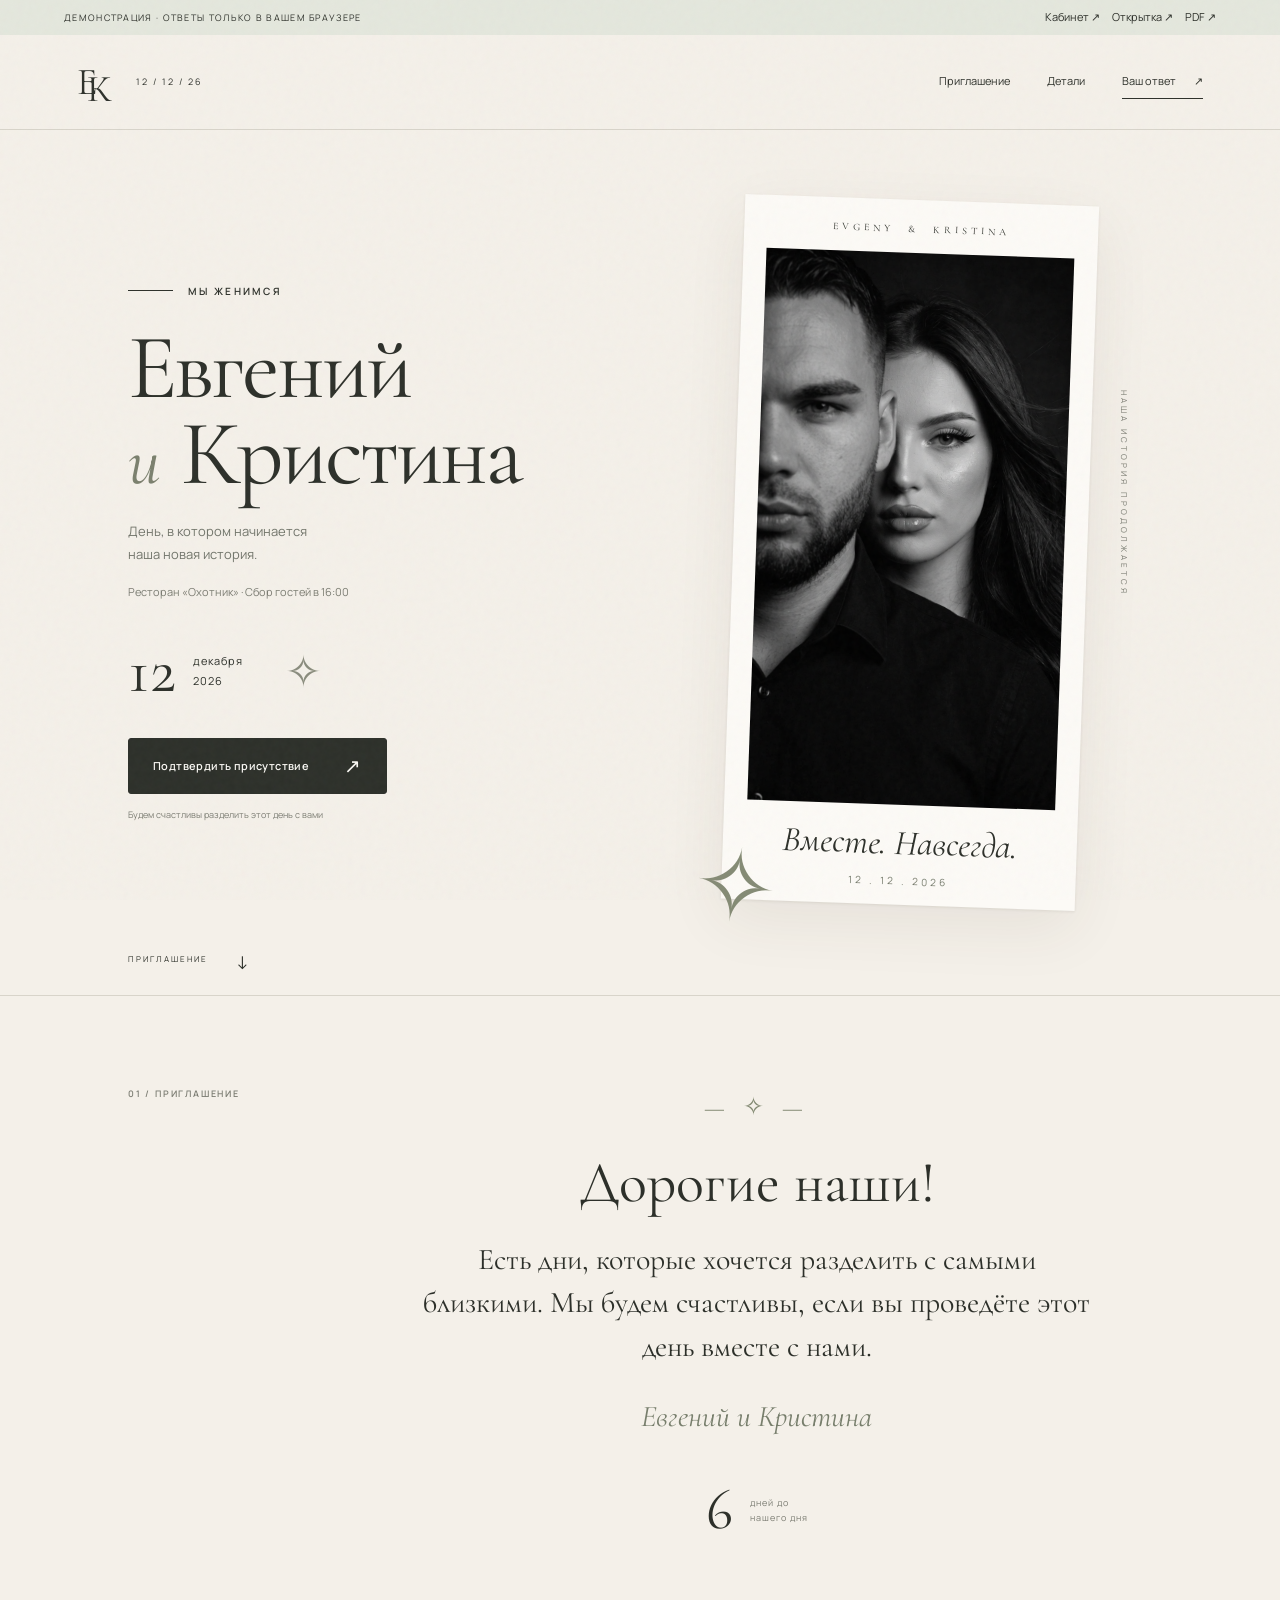
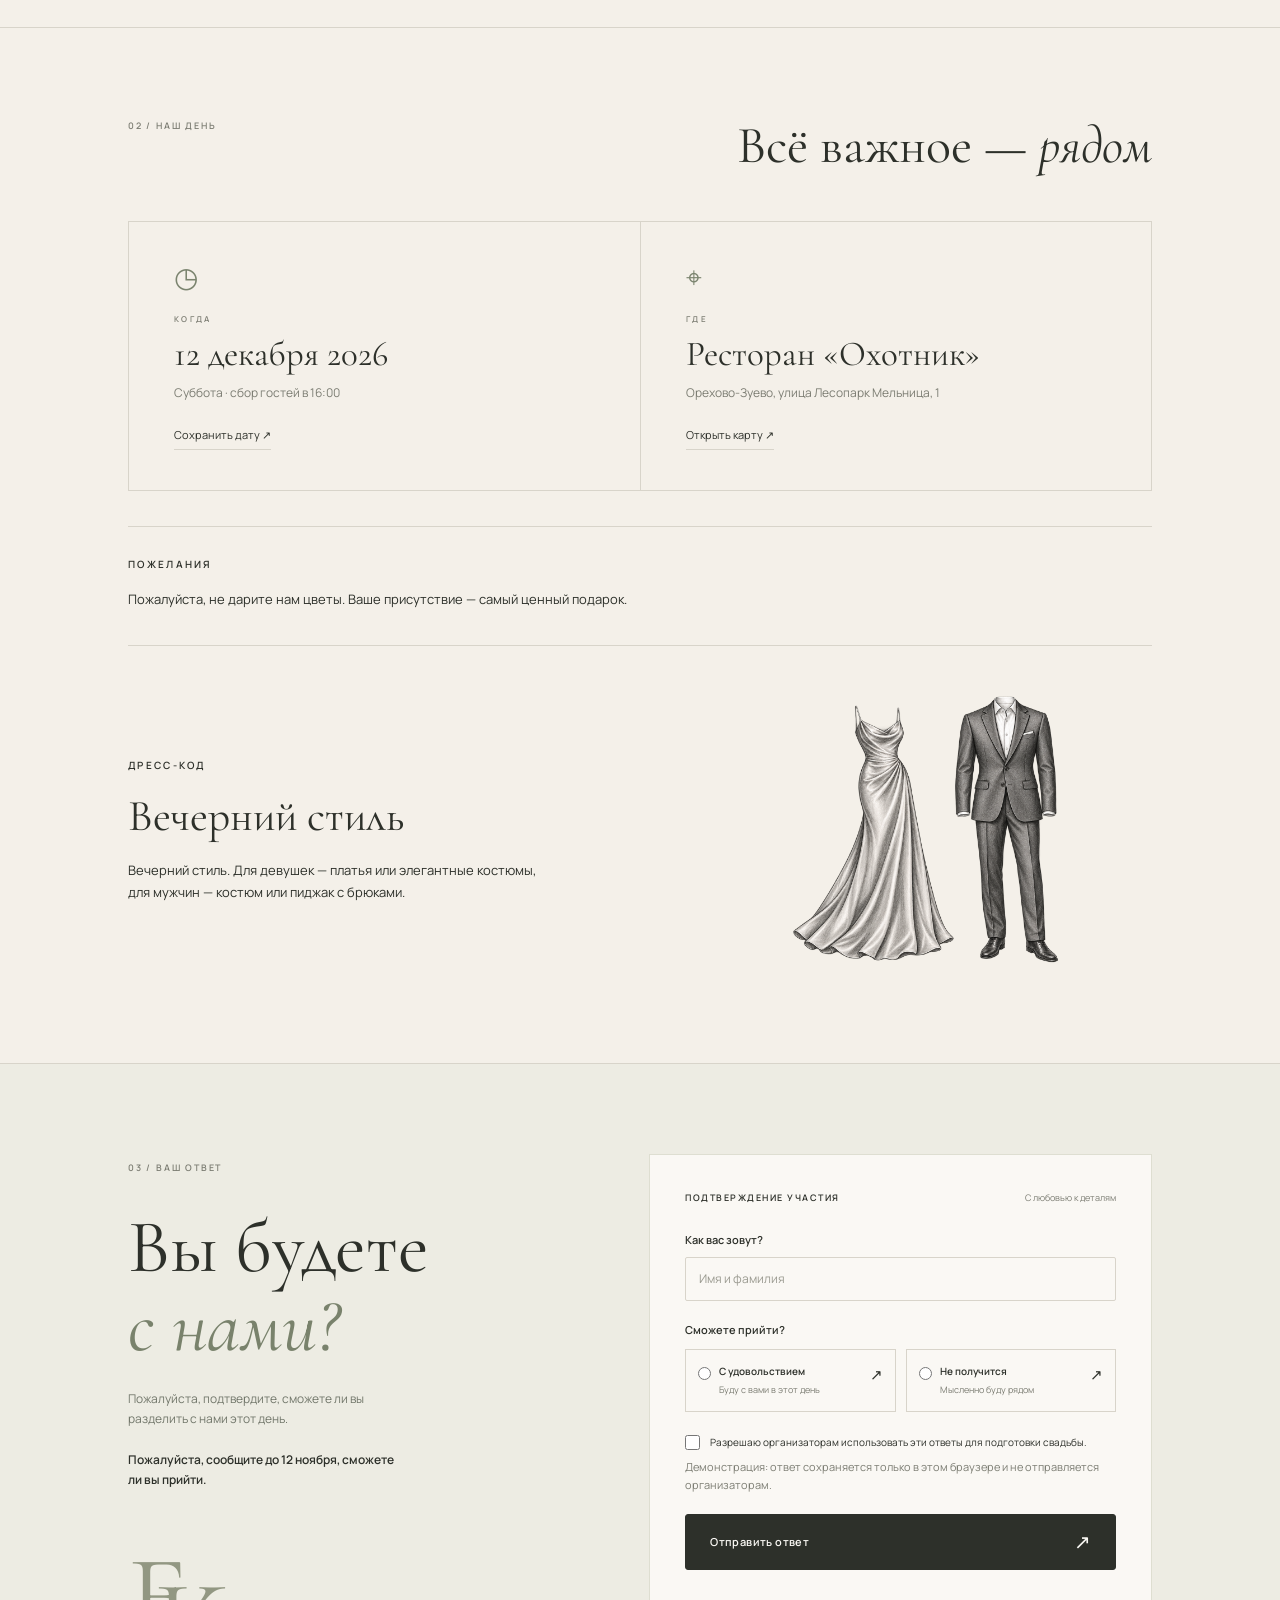
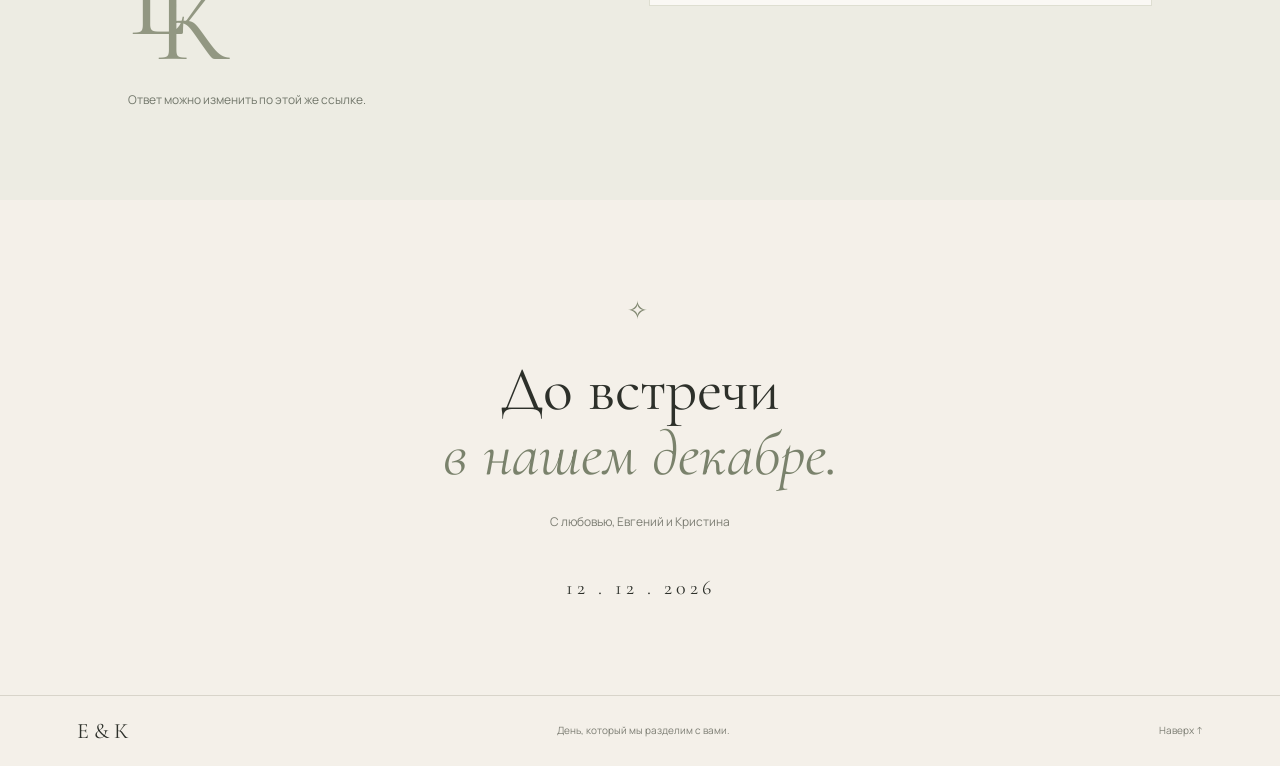
==== commit 09f5116c: "Publish wedding invitation client preview" ====
--- a/index.html
+++ b/index.html
@@ -8,21 +8,20 @@
   <script src="./js/guest.js" defer></script>
 </head>
 <body>
-  <div class="preview-bar" id="preview-bar" hidden><span>ДЕМОНСТРАЦИЯ · ОТВЕТЫ ТОЛЬКО В ВАШЕМ БРАУЗЕРЕ</span><a href="./studio.html">Кабинет ↗</a><a href="./print.html">Открытка ↗</a><a href="./presentation.pdf">PDF ↗</a></div>
+  <div class="preview-bar" id="preview-bar" hidden><span>ДЕМОНСТРАЦИЯ · ОТВЕТЫ ТОЛЬКО В ВАШЕМ БРАУЗЕРЕ</span><a href="./studio.html">Кабинет ↗</a><a href="./card.html">Открытка ↗</a><a href="./invitation.pdf">PDF ↗</a></div>
   <header class="site-header"><a href="#" class="brand" aria-label="В начало">Е<span>К</span><i>12 / 12 / 26</i></a><nav aria-label="Навигация"><a href="#invitation">Приглашение</a><a href="#details">Детали</a><a href="#rsvp" class="nav-answer">Ваш ответ <span>↗</span></a></nav></header>
   <main>
     <section class="hero" aria-labelledby="hero-title">
-      <div class="hero-copy"><div class="eyebrow"><span class="fine-line"></span> МЫ ЖЕНИМСЯ</div><h1 id="hero-title">Евгений<br><em>и</em> Кристина</h1><p class="hero-description">День, в котором начинается<br>наша новая история.</p><div class="hero-date"><span>12</span><i>декабря<br>2026</i><span class="date-star">✧</span></div><a class="button dark" href="#rsvp">Подтвердить присутствие <span>↗</span></a><p class="tiny muted">Будем счастливы разделить этот день с вами</p></div>
+      <div class="hero-copy"><div class="eyebrow"><span class="fine-line"></span> МЫ ЖЕНИМСЯ</div><h1 id="hero-title">Евгений<br><em>и</em> Кристина</h1><p class="hero-description">День, в котором начинается<br>наша новая история.</p><p id="hero-location" class="hero-location">Ресторан «Охотник» · Сбор гостей в 16:00</p><div class="hero-date"><span>12</span><i>декабря<br>2026</i><span class="date-star">✧</span></div><a class="button dark" href="#rsvp">Подтвердить присутствие <span>↗</span></a><p class="tiny muted">Будем счастливы разделить этот день с вами</p></div>
       <div class="hero-art"><div class="photo-mat"><div class="photo-topline">EVGENY <span>&</span> KRISTINA</div><img class="main-photo" src="./assets/couple-approved.jpg" alt="Совместная фотография Евгения и Кристины" width="1429" height="2560" fetchpriority="high"><div class="photo-sign">Вместе. Навсегда.</div><div class="photo-bottomline">12 . 12 . 2026</div></div><div class="vertical-note">НАША ИСТОРИЯ ПРОДОЛЖАЕТСЯ</div><span class="hero-flower" aria-hidden="true">✧</span></div>
       <a href="#invitation" class="scroll-note">ПРИГЛАШЕНИЕ <span>↓</span></a>
     </section>
     <section class="invitation-section section" id="invitation"><span class="section-number">01 / ПРИГЛАШЕНИЕ</span><div class="invitation-body"><span class="ornament" aria-hidden="true">— ✧ —</span><h2 id="greeting">Дорогие наши!</h2><p class="letter" id="intro">Есть дни, которые хочется разделить с самыми близкими. Мы будем счастливы, если вы проведёте этот день вместе с нами.</p><p class="letter-sign">Евгений и Кристина</p><div class="countdown"><span id="days">—</span><div>дней до<br>нашего дня</div></div></div></section>
-    <section class="details-section section" id="details"><div class="section-heading"><span class="section-number">02 / НАШ ДЕНЬ</span><h2>Всё важное<span class="serif-italic"> — рядом</span></h2></div><div class="details-grid"><article class="detail"><span class="detail-icon" aria-hidden="true">◷</span><div class="eyebrow">КОГДА</div><h3>12 декабря 2026</h3><p>Суббота<span id="event-time"></span></p><a href="./wedding.ics" class="text-link">Сохранить дату <span>↗</span></a></article><article class="detail"><span class="detail-icon" aria-hidden="true">⌖</span><div class="eyebrow">ГДЕ</div><h3 id="venue">Место нашей встречи</h3><p id="address">Адрес и время мы сообщим здесь чуть позже.</p><a id="map-link" class="text-link" target="_blank" rel="noopener noreferrer" hidden>Открыть карту <span>↗</span></a><span id="venue-pending" class="tiny muted">Все подробности появятся в приглашении</span></article></div><div class="schedule-block" id="schedule-block" hidden><h3>Программа дня</h3><div id="schedule" class="schedule"></div></div><div class="note-block" id="dress-block" hidden><div class="eyebrow">ДРЕСС-КОД</div><p id="dress-code"></p></div></section>
-    <section class="rsvp-section section" id="rsvp"><div class="rsvp-intro"><span class="section-number">03 / ВАШ ОТВЕТ</span><h2>Вы будете<br><em>с нами?</em></h2><p>Несколько коротких вопросов помогут нам позаботиться о каждом госте.</p><p id="deadline" class="deadline" hidden></p><div class="rsvp-mark" aria-hidden="true">Е<span>К</span></div><p class="tiny muted">Ответ можно изменить по этой же ссылке.</p></div>
+    <section class="details-section section" id="details"><div class="section-heading"><span class="section-number">02 / НАШ ДЕНЬ</span><h2>Всё важное<span class="serif-italic"> — рядом</span></h2></div><div class="details-grid"><article class="detail"><span class="detail-icon" aria-hidden="true">◷</span><div class="eyebrow">КОГДА</div><h3>12 декабря 2026</h3><p>Суббота<span id="event-time"> · сбор гостей в 16:00</span></p><a href="./wedding.ics" class="text-link">Сохранить дату <span>↗</span></a></article><article class="detail"><span class="detail-icon" aria-hidden="true">⌖</span><div class="eyebrow">ГДЕ</div><h3 id="venue">Ресторан «Охотник»</h3><p id="address">Точный адрес сообщим дополнительно.</p><a id="map-link" class="text-link" target="_blank" rel="noopener noreferrer" hidden>Открыть карту <span>↗</span></a><span id="venue-pending" class="tiny muted">Адрес уточняется</span></article></div><div class="schedule-block" id="schedule-block" hidden><h3>Программа дня</h3><div id="schedule" class="schedule"></div></div><div class="note-block" id="wishes-block"><div class="eyebrow">ПОЖЕЛАНИЯ</div><p id="wishes">Пожалуйста, не дарите нам цветы. Ваше присутствие — самый ценный подарок.</p></div><div class="dress-editorial" id="dress-block"><div class="dress-copy"><div class="eyebrow">ДРЕСС-КОД</div><h3>Вечерний стиль</h3><p id="dress-code">Вечерний стиль. Для девушек — платья или элегантные костюмы, для мужчин — костюм или пиджак с брюками.</p></div><div class="dress-illustration"><img src="./assets/dress-code-silhouettes.png" alt="Силуэты вечернего платья и мужского костюма" width="1536" height="1024" loading="lazy"></div></div></section>
+    <section class="rsvp-section section" id="rsvp"><div class="rsvp-intro"><span class="section-number">03 / ВАШ ОТВЕТ</span><h2>Вы будете<br><em>с нами?</em></h2><p>Пожалуйста, подтвердите, сможете ли вы разделить с нами этот день.</p><p id="deadline" class="deadline">Пожалуйста, сообщите до 12 ноября, сможете ли вы прийти.</p><div class="rsvp-mark" aria-hidden="true">Е<span>К</span></div><p class="tiny muted">Ответ можно изменить по этой же ссылке.</p></div>
       <div class="rsvp-panel"><div id="load-error" class="notice error" role="alert" hidden></div><div id="loading" class="muted">Открываем ваше приглашение…</div>
-      <form id="rsvp-form" hidden><div class="form-top"><span class="eyebrow">АНКЕТА ГОСТЯ</span><span class="tiny" id="form-status">С любовью к деталям</span></div><label class="field">Как вас зовут?<input name="respondent" autocomplete="name" maxlength="120" required placeholder="Имя и фамилия"></label><fieldset class="attendance"><legend>Сможете прийти?</legend><div class="choice-grid"><label class="choice"><input type="radio" name="attending" value="yes" required><span><b>С удовольствием</b><small>Буду с вами в этот день</small></span><i>↗</i></label><label class="choice"><input type="radio" name="attending" value="no"><span><b>Не получится</b><small>Мысленно буду рядом</small></span><i>↗</i></label></div></fieldset>
-      <div id="yes-fields" hidden><div class="party-size"><label class="field">Взрослых<select id="adult-count" name="adults"></select></label><label class="field" id="children-field">Детей<select id="child-count" name="children"></select></label></div><p class="tiny muted" id="party-hint"></p><div id="people"></div><label class="field" id="children-names-field" hidden>Имена и возраст детей<input name="children_names" maxlength="300" placeholder="Чтобы мы могли учесть их пожелания"></label><label class="check-row transfer"><input type="checkbox" name="transfer"><span>Мне интересен трансфер, если он будет организован</span></label></div>
-      <label class="field comment-field">Хотите что-нибудь добавить? <span class="optional">Необязательно</span><textarea name="comment" rows="3" maxlength="1000" placeholder="Пожелание или вопрос для нас"></textarea></label><label class="check-row consent"><input type="checkbox" name="consent" required><span>Разрешаю организаторам использовать эти ответы для подготовки свадьбы.</span></label><p class="tiny muted">Это демонстрация. Ответ сохраняется только в этом браузере и не отправляется организаторам.</p><div id="form-error" class="notice error" role="alert" hidden></div><button class="button dark full" type="submit" id="save-button">Отправить ответ <span>↗</span></button><div id="saved" class="save-message" role="status" hidden></div></form></div>
+      <form id="rsvp-form" hidden><div class="form-top"><span class="eyebrow">ПОДТВЕРЖДЕНИЕ УЧАСТИЯ</span><span class="tiny" id="form-status">С любовью к деталям</span></div><label class="field">Как вас зовут?<input name="respondent" autocomplete="name" maxlength="120" required placeholder="Имя и фамилия"></label><fieldset class="attendance"><legend>Сможете прийти?</legend><div class="choice-grid"><label class="choice"><input type="radio" name="attending" value="yes" required><span><b>С удовольствием</b><small>Буду с вами в этот день</small></span><i>↗</i></label><label class="choice"><input type="radio" name="attending" value="no"><span><b>Не получится</b><small>Мысленно буду рядом</small></span><i>↗</i></label></div></fieldset>
+      <p id="party-hint" class="tiny muted" hidden></p><label class="check-row consent"><input type="checkbox" name="consent" required><span>Разрешаю организаторам использовать эти ответы для подготовки свадьбы.</span></label><p class="tiny muted">Демонстрация: ответ сохраняется только в этом браузере и не отправляется организаторам.</p><div id="form-error" class="notice error" role="alert" hidden></div><button class="button dark full" type="submit" id="save-button">Отправить ответ <span>↗</span></button><div id="saved" class="save-message" role="status" hidden></div></form></div>
     </section>
     <section class="closing"><span class="ornament" aria-hidden="true">✧</span><h2>До встречи<br><em>в нашем декабре.</em></h2><p id="closing-text">С любовью, Евгений и Кристина</p><p id="contact" class="tiny" hidden></p><div class="closing-date">12 . 12 . 2026</div></section>
   </main><footer><span>Е & К</span><p>День, который мы разделим с вами.</p><a href="#">Наверх ↑</a></footer>
--- a/style.css
+++ b/style.css
@@ -11,5 +11,10 @@
 /* Approved client portrait: preserve original composition */
 .main-photo{aspect-ratio:1429/2560;height:auto;filter:none;object-fit:contain;object-position:center}.hero-art{max-width:370px}@media(max-width:650px){.hero-art{max-width:310px}}
 
-.preview-bar{flex-wrap:wrap;gap:12px}.preview-bar span{flex:1}.preview-bar a{white-space:nowrap}.demo-note{padding:15px 6vw;background:#e1e6d7;font-size:12px;text-align:center}.studio [disabled]{opacity:.65;cursor:default}
-@media(max-width:650px){.preview-bar span{flex-basis:100%}.preview-bar{justify-content:center}.demo-note{font-size:10px}}+.hero-location{font-size:11px;line-height:1.8;color:var(--muted);margin-top:15px}.rsvp-section{align-items:start}.deadline{font-weight:600;color:var(--ink)!important}.rsvp-panel #party-hint{margin:0 0 18px}
+
+.dress-editorial{border-top:1px solid var(--line);margin-top:35px;padding-top:40px;display:grid;grid-template-columns:1.25fr 1fr;gap:45px;align-items:center}.dress-copy h3{font:44px/1.1 var(--serif);margin:18px 0}.dress-copy>p{font-size:13px;max-width:430px}.dress-palette{display:flex;gap:17px;flex-wrap:wrap;margin:28px 0}.dress-palette>div{text-align:center;min-width:50px}.dress-palette span{display:block;width:48px;height:48px;border-radius:50%;border:1px solid #0001;margin:auto}.dress-palette small{display:block;font-size:9px;margin-top:8px}.dress-image{justify-self:center;max-width:265px}.dress-image img{width:100%;height:auto;border-radius:3px}.dress-image>span{display:block;font-size:9px;text-align:center;margin-top:8px;color:var(--muted)}@media(max-width:650px){.dress-editorial{grid-template-columns:1fr;gap:25px;padding-top:28px}.dress-copy h3{font-size:36px}.dress-palette{gap:12px}.dress-image{max-width:245px}.dress-palette span{width:42px;height:42px}.dress-palette small{font-size:8px}}
+
+.dress-illustration{width:100%;max-width:430px;justify-self:center}.dress-illustration img{width:100%;height:auto}@media(max-width:650px){.dress-illustration{max-width:340px}}
+
+.preview-bar{flex-wrap:wrap;gap:12px}.preview-bar span{flex:1}.preview-bar a{white-space:nowrap}.demo-note{padding:15px 6vw;background:#e8e2d8;font-size:12px;text-align:center}.studio [disabled]{opacity:.65;cursor:default}@media(max-width:650px){.preview-bar span{flex-basis:100%}.preview-bar{justify-content:center}.demo-note{font-size:10px}}
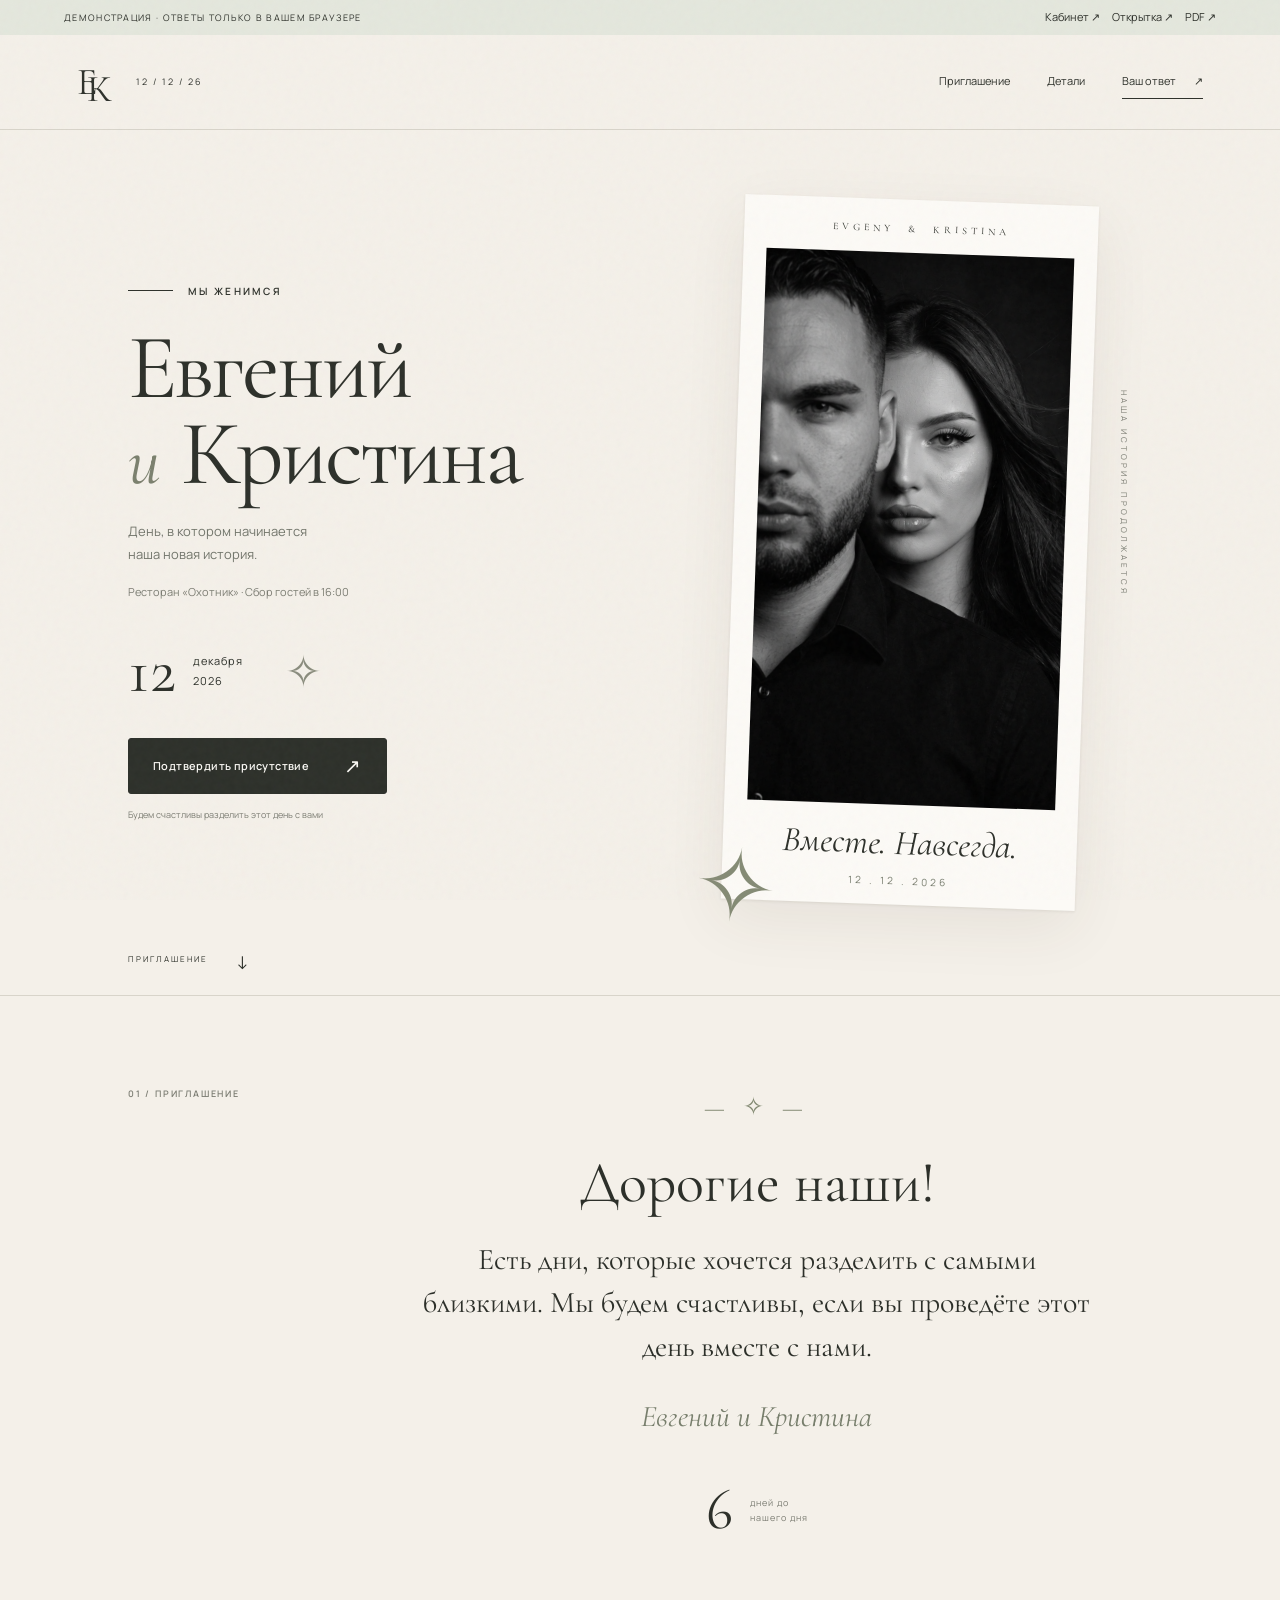
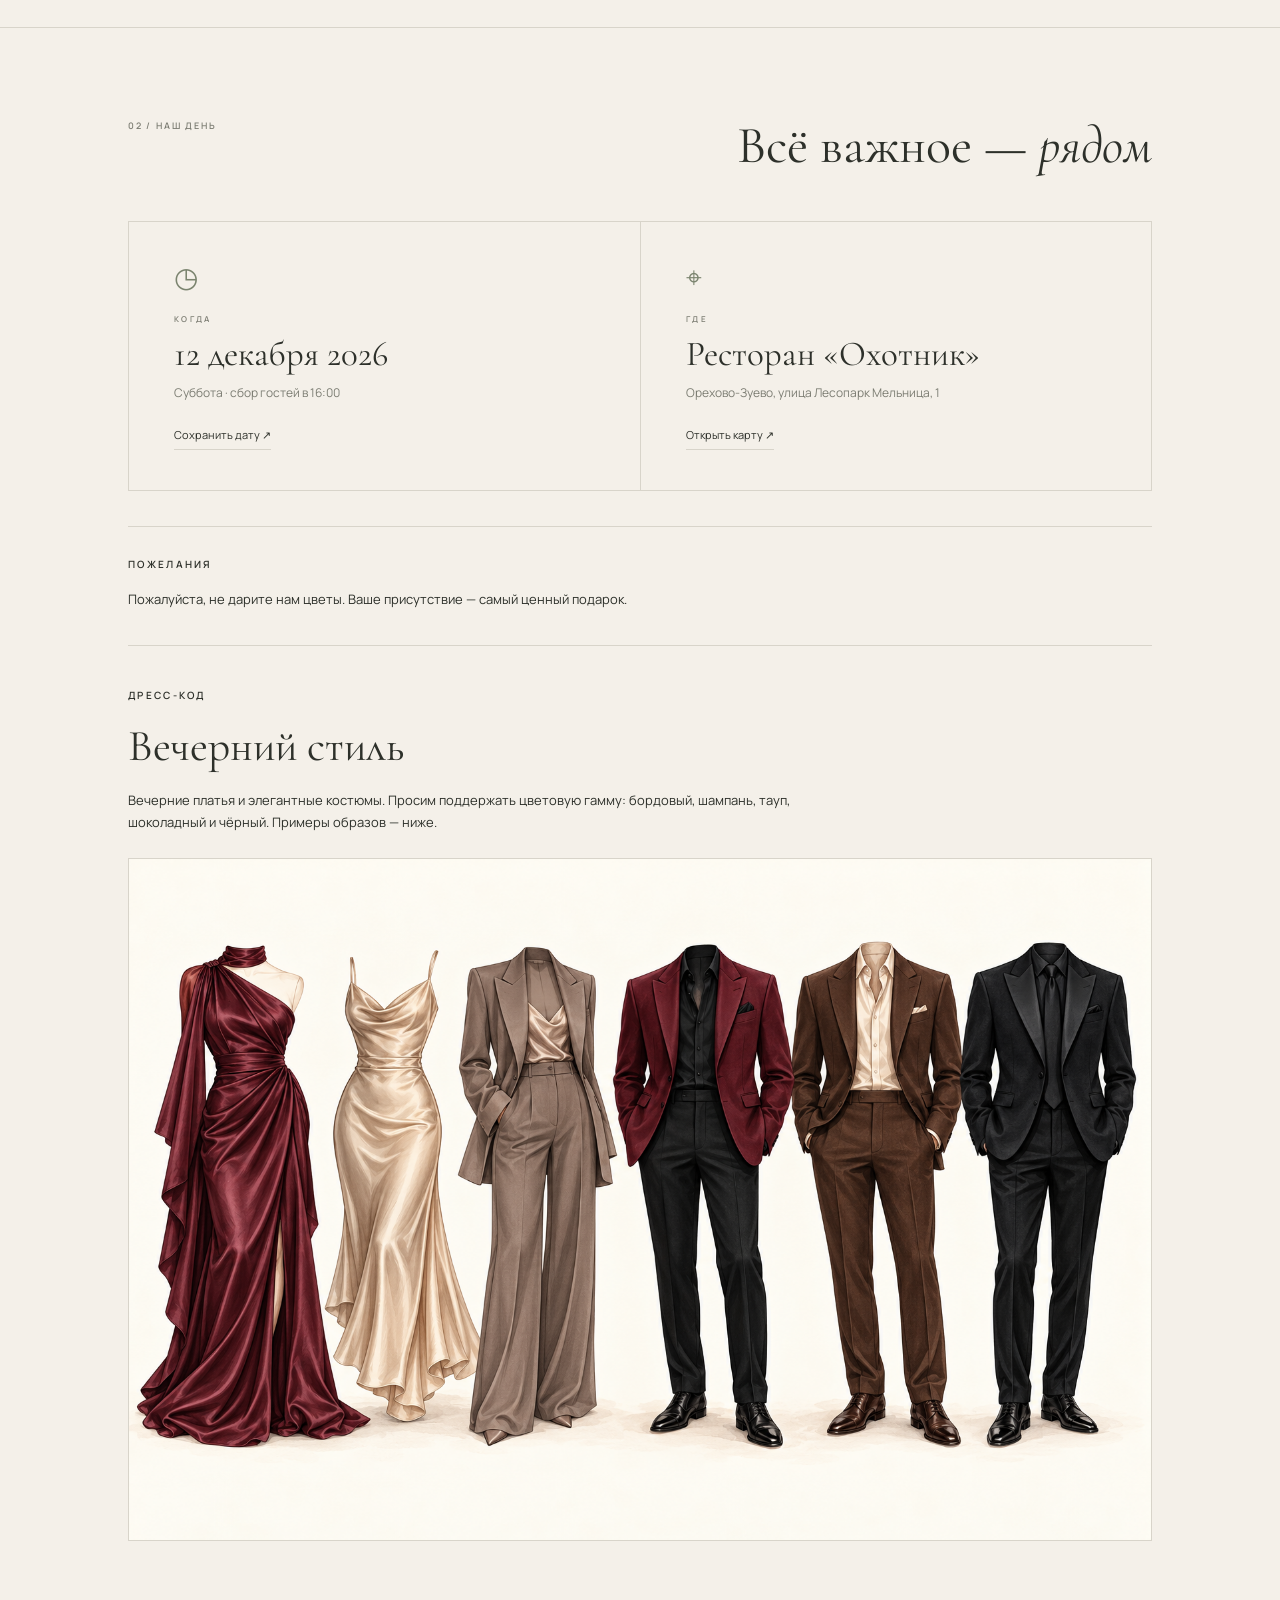
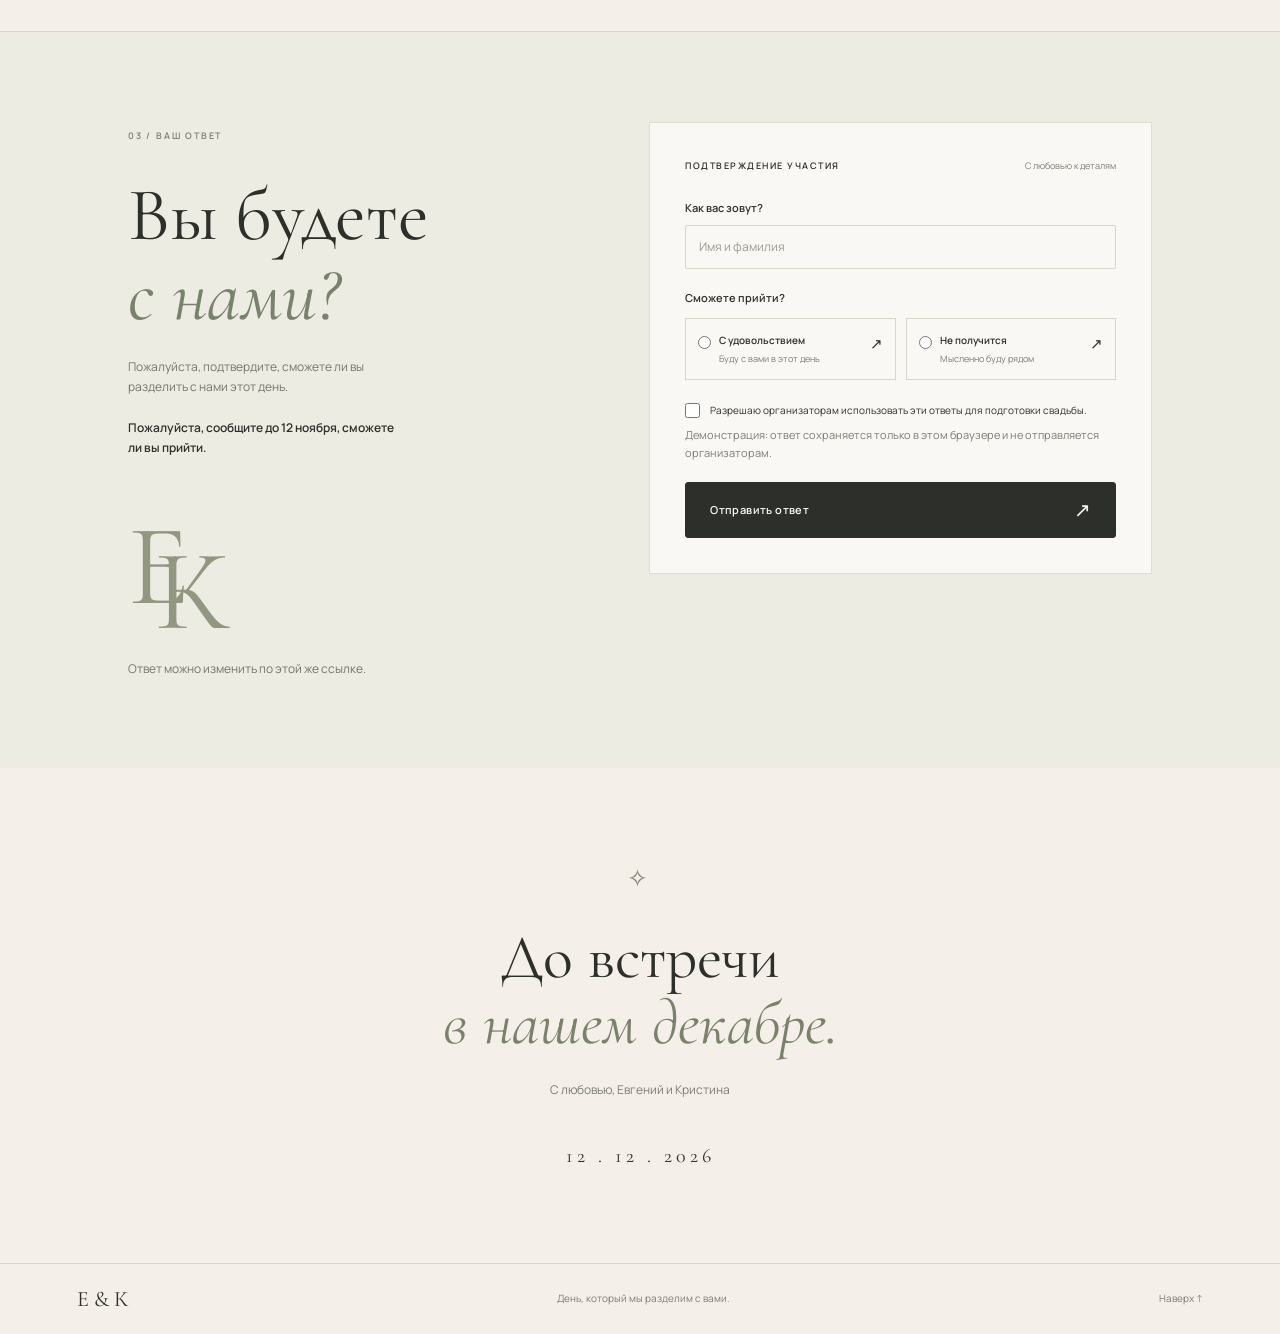
==== commit 31013b53: "Publish wedding invitation client preview" ====
--- a/index.html
+++ b/index.html
@@ -2,7 +2,7 @@
 <html lang="ru">
 <head>
   <meta charset="utf-8"><meta name="viewport" content="width=device-width,initial-scale=1,viewport-fit=cover">
-  <meta name="theme-color" content="#f4f0e9"><meta name="description" content="Евгений и Кристина. Приглашение на свадьбу 12 декабря 2026 года.">
+  <meta name="robots" content="noindex,nofollow,noarchive"><meta name="theme-color" content="#f4f0e9"><meta name="description" content="Евгений и Кристина. Приглашение на свадьбу 12 декабря 2026 года.">
   <title>Евгений и Кристина · 12.12.2026</title>
   <link rel="icon" href="./assets/monogram.svg" type="image/svg+xml"><link rel="stylesheet" href="./style.css">
   <script src="./js/guest.js" defer></script>
@@ -17,11 +17,11 @@
       <a href="#invitation" class="scroll-note">ПРИГЛАШЕНИЕ <span>↓</span></a>
     </section>
     <section class="invitation-section section" id="invitation"><span class="section-number">01 / ПРИГЛАШЕНИЕ</span><div class="invitation-body"><span class="ornament" aria-hidden="true">— ✧ —</span><h2 id="greeting">Дорогие наши!</h2><p class="letter" id="intro">Есть дни, которые хочется разделить с самыми близкими. Мы будем счастливы, если вы проведёте этот день вместе с нами.</p><p class="letter-sign">Евгений и Кристина</p><div class="countdown"><span id="days">—</span><div>дней до<br>нашего дня</div></div></div></section>
-    <section class="details-section section" id="details"><div class="section-heading"><span class="section-number">02 / НАШ ДЕНЬ</span><h2>Всё важное<span class="serif-italic"> — рядом</span></h2></div><div class="details-grid"><article class="detail"><span class="detail-icon" aria-hidden="true">◷</span><div class="eyebrow">КОГДА</div><h3>12 декабря 2026</h3><p>Суббота<span id="event-time"> · сбор гостей в 16:00</span></p><a href="./wedding.ics" class="text-link">Сохранить дату <span>↗</span></a></article><article class="detail"><span class="detail-icon" aria-hidden="true">⌖</span><div class="eyebrow">ГДЕ</div><h3 id="venue">Ресторан «Охотник»</h3><p id="address">Точный адрес сообщим дополнительно.</p><a id="map-link" class="text-link" target="_blank" rel="noopener noreferrer" hidden>Открыть карту <span>↗</span></a><span id="venue-pending" class="tiny muted">Адрес уточняется</span></article></div><div class="schedule-block" id="schedule-block" hidden><h3>Программа дня</h3><div id="schedule" class="schedule"></div></div><div class="note-block" id="wishes-block"><div class="eyebrow">ПОЖЕЛАНИЯ</div><p id="wishes">Пожалуйста, не дарите нам цветы. Ваше присутствие — самый ценный подарок.</p></div><div class="dress-editorial" id="dress-block"><div class="dress-copy"><div class="eyebrow">ДРЕСС-КОД</div><h3>Вечерний стиль</h3><p id="dress-code">Вечерний стиль. Для девушек — платья или элегантные костюмы, для мужчин — костюм или пиджак с брюками.</p></div><div class="dress-illustration"><img src="./assets/dress-code-silhouettes.png" alt="Силуэты вечернего платья и мужского костюма" width="1536" height="1024" loading="lazy"></div></div></section>
+    <section class="details-section section" id="details"><div class="section-heading"><span class="section-number">02 / НАШ ДЕНЬ</span><h2>Всё важное<span class="serif-italic"> — рядом</span></h2></div><div class="details-grid"><article class="detail"><span class="detail-icon" aria-hidden="true">◷</span><div class="eyebrow">КОГДА</div><h3>12 декабря 2026</h3><p>Суббота<span id="event-time"> · сбор гостей в 16:00</span></p><a href="./wedding.ics" class="text-link">Сохранить дату <span>↗</span></a></article><article class="detail"><span class="detail-icon" aria-hidden="true">⌖</span><div class="eyebrow">ГДЕ</div><h3 id="venue">Ресторан «Охотник»</h3><p id="address">Точный адрес сообщим дополнительно.</p><a id="map-link" class="text-link" target="_blank" rel="noopener noreferrer" hidden>Открыть карту <span>↗</span></a><span id="venue-pending" class="tiny muted">Адрес уточняется</span></article></div><div class="schedule-block" id="schedule-block" hidden><h3>Программа дня</h3><div id="schedule" class="schedule"></div></div><div class="note-block" id="wishes-block"><div class="eyebrow">ПОЖЕЛАНИЯ</div><p id="wishes">Пожалуйста, не дарите нам цветы. Ваше присутствие — самый ценный подарок.</p></div><div class="dress-editorial" id="dress-block"><div class="dress-copy"><div class="eyebrow">ДРЕСС-КОД</div><h3>Вечерний стиль</h3><p id="dress-code">Вечерний стиль. Для девушек — платья или элегантные костюмы, для мужчин — костюм или пиджак с брюками.</p></div><div class="dress-illustration"><img src="./assets/dress-code-evening.png" alt="Примеры вечерних образов: бордовый, шампань, тауп, шоколадный и чёрный" width="1536" height="1024" loading="lazy"></div></div></section>
     <section class="rsvp-section section" id="rsvp"><div class="rsvp-intro"><span class="section-number">03 / ВАШ ОТВЕТ</span><h2>Вы будете<br><em>с нами?</em></h2><p>Пожалуйста, подтвердите, сможете ли вы разделить с нами этот день.</p><p id="deadline" class="deadline">Пожалуйста, сообщите до 12 ноября, сможете ли вы прийти.</p><div class="rsvp-mark" aria-hidden="true">Е<span>К</span></div><p class="tiny muted">Ответ можно изменить по этой же ссылке.</p></div>
       <div class="rsvp-panel"><div id="load-error" class="notice error" role="alert" hidden></div><div id="loading" class="muted">Открываем ваше приглашение…</div>
       <form id="rsvp-form" hidden><div class="form-top"><span class="eyebrow">ПОДТВЕРЖДЕНИЕ УЧАСТИЯ</span><span class="tiny" id="form-status">С любовью к деталям</span></div><label class="field">Как вас зовут?<input name="respondent" autocomplete="name" maxlength="120" required placeholder="Имя и фамилия"></label><fieldset class="attendance"><legend>Сможете прийти?</legend><div class="choice-grid"><label class="choice"><input type="radio" name="attending" value="yes" required><span><b>С удовольствием</b><small>Буду с вами в этот день</small></span><i>↗</i></label><label class="choice"><input type="radio" name="attending" value="no"><span><b>Не получится</b><small>Мысленно буду рядом</small></span><i>↗</i></label></div></fieldset>
-      <p id="party-hint" class="tiny muted" hidden></p><label class="check-row consent"><input type="checkbox" name="consent" required><span>Разрешаю организаторам использовать эти ответы для подготовки свадьбы.</span></label><p class="tiny muted">Демонстрация: ответ сохраняется только в этом браузере и не отправляется организаторам.</p><div id="form-error" class="notice error" role="alert" hidden></div><button class="button dark full" type="submit" id="save-button">Отправить ответ <span>↗</span></button><div id="saved" class="save-message" role="status" hidden></div></form></div>
+      <p id="party-hint" class="tiny muted" hidden></p><label class="check-row dress-accept" id="dress-accept-row" hidden><input type="checkbox" name="dress_code_accepted"><span>Я ознакомился(-ась) с <a href="#dress-block">дресс-кодом</a> и поддержу указанную цветовую гамму.</span></label><label class="check-row consent"><input type="checkbox" name="consent" required><span>Разрешаю организаторам использовать эти ответы для подготовки свадьбы.</span></label><p class="tiny muted">Демонстрация: ответ сохраняется только в этом браузере и не отправляется организаторам.</p><div id="form-error" class="notice error" role="alert" hidden></div><button class="button dark full" type="submit" id="save-button">Отправить ответ <span>↗</span></button><div id="saved" class="save-message" role="status" hidden></div></form></div>
     </section>
     <section class="closing"><span class="ornament" aria-hidden="true">✧</span><h2>До встречи<br><em>в нашем декабре.</em></h2><p id="closing-text">С любовью, Евгений и Кристина</p><p id="contact" class="tiny" hidden></p><div class="closing-date">12 . 12 . 2026</div></section>
   </main><footer><span>Е & К</span><p>День, который мы разделим с вами.</p><a href="#">Наверх ↑</a></footer>
--- a/style.css
+++ b/style.css
@@ -17,4 +17,7 @@
 
 .dress-illustration{width:100%;max-width:430px;justify-self:center}.dress-illustration img{width:100%;height:auto}@media(max-width:650px){.dress-illustration{max-width:340px}}
 
+/* Final dress-code editorial */
+.dress-editorial{grid-template-columns:1fr;gap:25px}.dress-copy{max-width:760px}.dress-copy>p{max-width:700px}.dress-illustration{max-width:none;width:100%;border:1px solid var(--line);background:#faf7ef}.dress-illustration img{width:100%;height:auto}.dress-accept{padding:16px 0;border-top:1px solid var(--line);margin-top:20px}.dress-accept a{text-decoration:underline;text-underline-offset:3px}.shared-tools{display:flex;gap:12px;flex-wrap:wrap;margin-top:20px}@media(max-width:650px){.dress-editorial{gap:18px}.dress-illustration{max-width:100%}.shared-tools>*{width:100%;justify-content:center}}
+
 .preview-bar{flex-wrap:wrap;gap:12px}.preview-bar span{flex:1}.preview-bar a{white-space:nowrap}.demo-note{padding:15px 6vw;background:#e8e2d8;font-size:12px;text-align:center}.studio [disabled]{opacity:.65;cursor:default}@media(max-width:650px){.preview-bar span{flex-basis:100%}.preview-bar{justify-content:center}.demo-note{font-size:10px}}
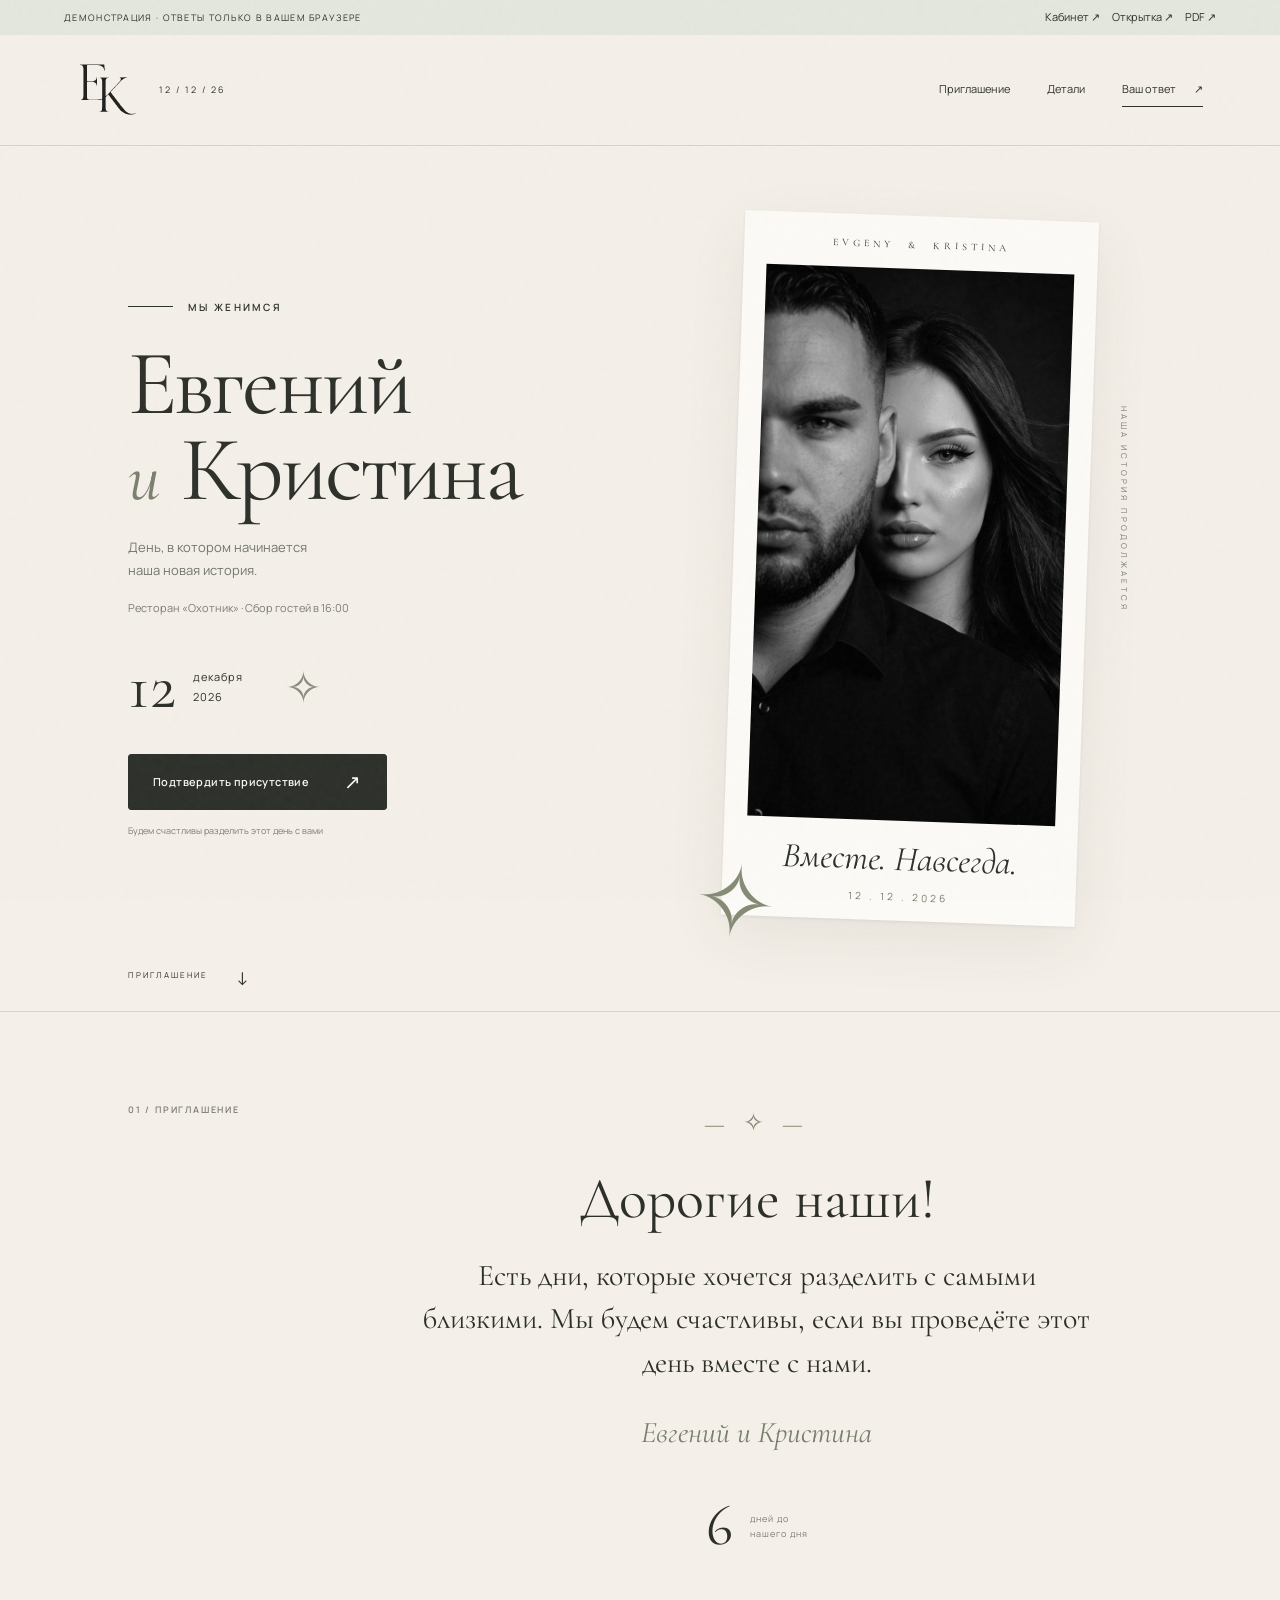
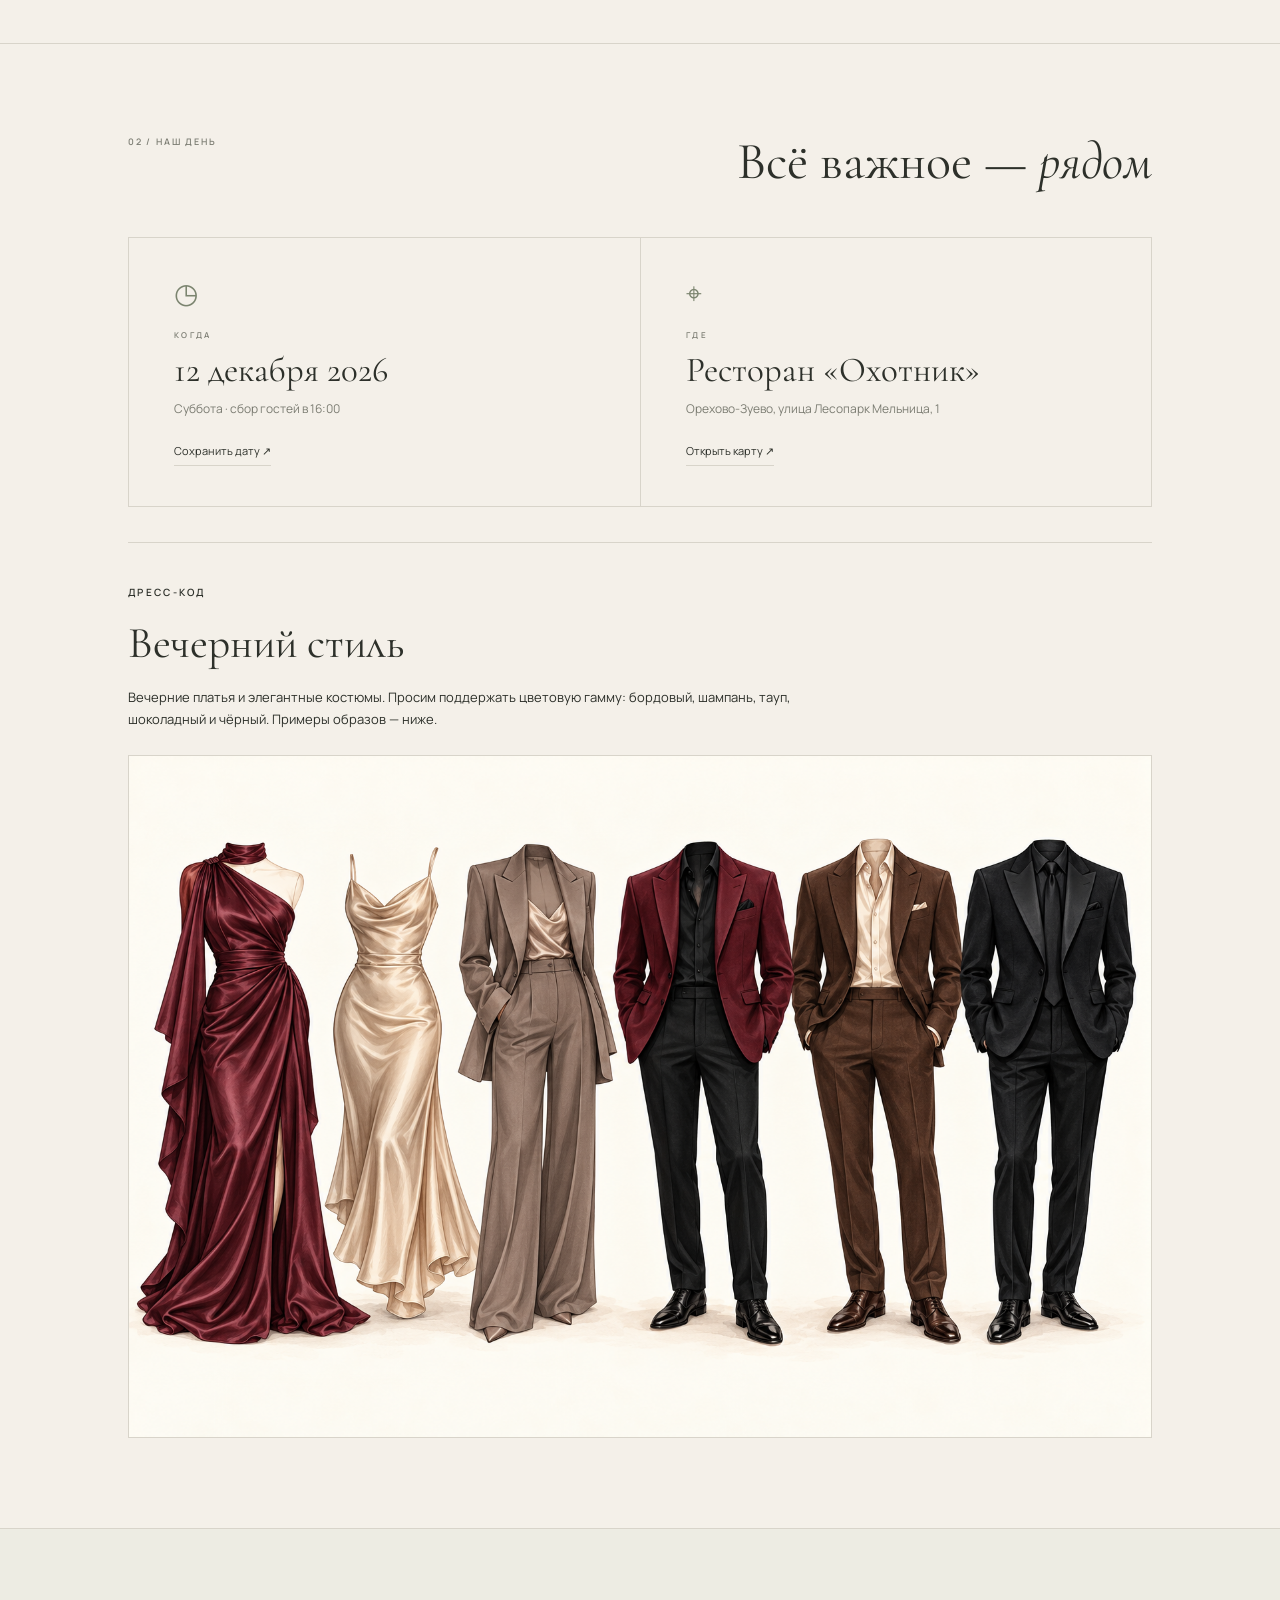
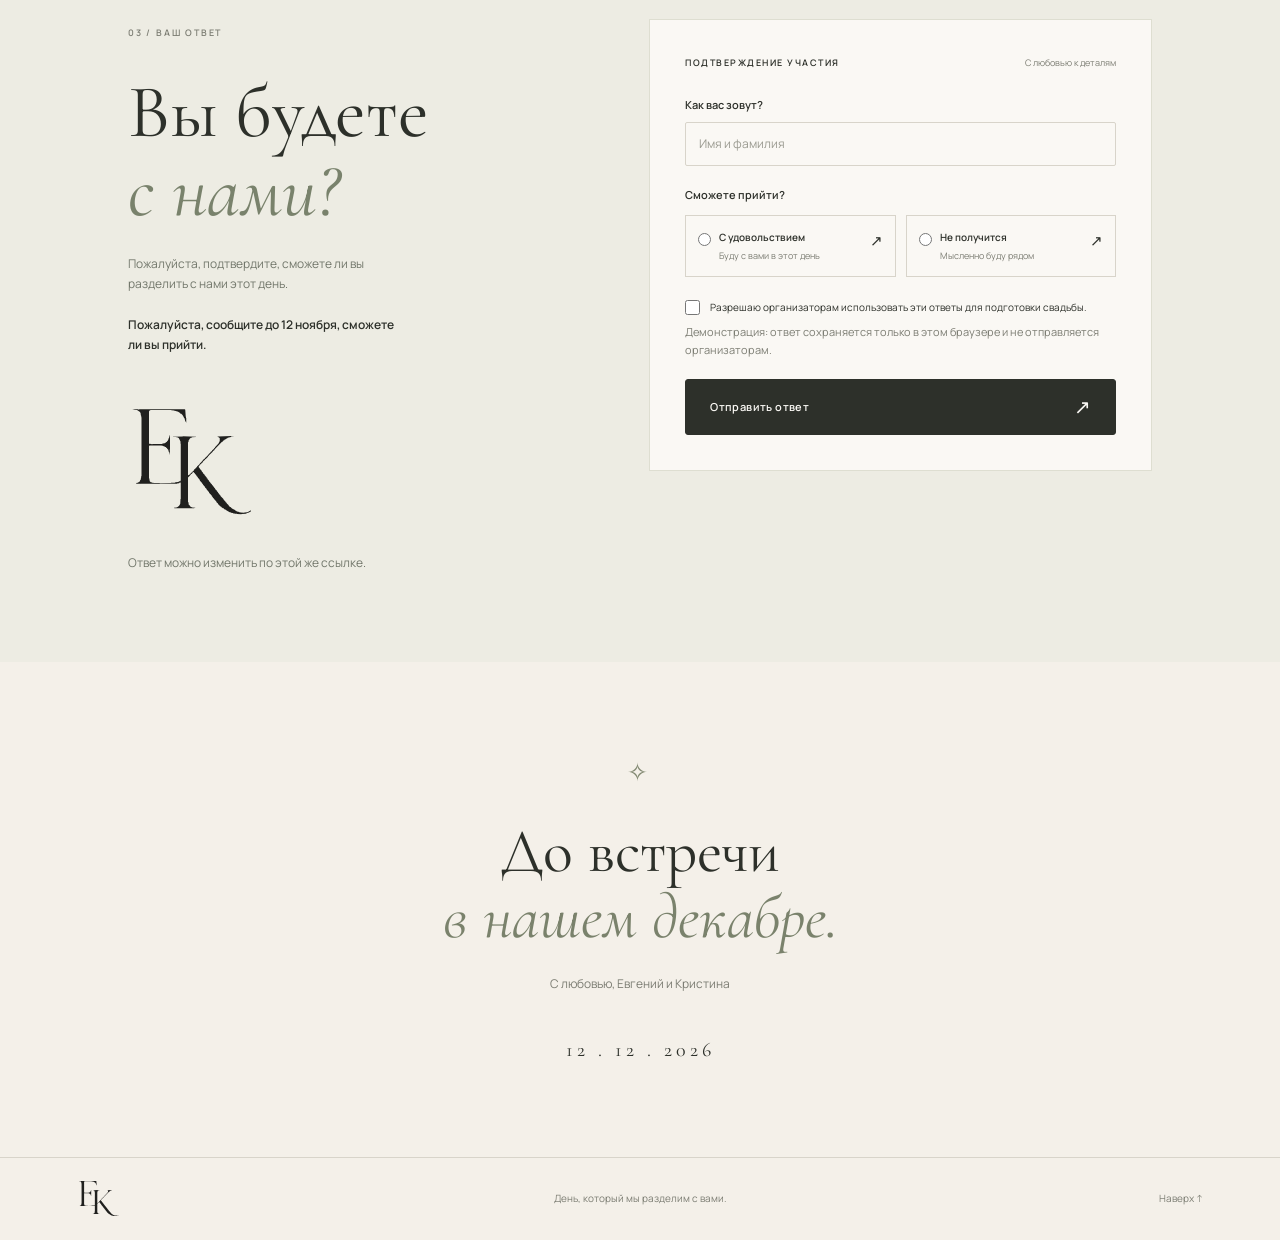
==== commit bf08e400: "Publish wedding invitation client preview" ====
--- a/index.html
+++ b/index.html
@@ -9,7 +9,7 @@
 </head>
 <body>
   <div class="preview-bar" id="preview-bar" hidden><span>ДЕМОНСТРАЦИЯ · ОТВЕТЫ ТОЛЬКО В ВАШЕМ БРАУЗЕРЕ</span><a href="./studio.html">Кабинет ↗</a><a href="./card.html">Открытка ↗</a><a href="./invitation.pdf">PDF ↗</a></div>
-  <header class="site-header"><a href="#" class="brand" aria-label="В начало">Е<span>К</span><i>12 / 12 / 26</i></a><nav aria-label="Навигация"><a href="#invitation">Приглашение</a><a href="#details">Детали</a><a href="#rsvp" class="nav-answer">Ваш ответ <span>↗</span></a></nav></header>
+  <header class="site-header"><a href="#" class="brand" aria-label="В начало"><img class="ek-logo" src="./assets/monogram.svg" alt="Евгений и Кристина"><i>12 / 12 / 26</i></a><nav aria-label="Навигация"><a href="#invitation">Приглашение</a><a href="#details">Детали</a><a href="#rsvp" class="nav-answer">Ваш ответ <span>↗</span></a></nav></header>
   <main>
     <section class="hero" aria-labelledby="hero-title">
       <div class="hero-copy"><div class="eyebrow"><span class="fine-line"></span> МЫ ЖЕНИМСЯ</div><h1 id="hero-title">Евгений<br><em>и</em> Кристина</h1><p class="hero-description">День, в котором начинается<br>наша новая история.</p><p id="hero-location" class="hero-location">Ресторан «Охотник» · Сбор гостей в 16:00</p><div class="hero-date"><span>12</span><i>декабря<br>2026</i><span class="date-star">✧</span></div><a class="button dark" href="#rsvp">Подтвердить присутствие <span>↗</span></a><p class="tiny muted">Будем счастливы разделить этот день с вами</p></div>
@@ -17,12 +17,12 @@
       <a href="#invitation" class="scroll-note">ПРИГЛАШЕНИЕ <span>↓</span></a>
     </section>
     <section class="invitation-section section" id="invitation"><span class="section-number">01 / ПРИГЛАШЕНИЕ</span><div class="invitation-body"><span class="ornament" aria-hidden="true">— ✧ —</span><h2 id="greeting">Дорогие наши!</h2><p class="letter" id="intro">Есть дни, которые хочется разделить с самыми близкими. Мы будем счастливы, если вы проведёте этот день вместе с нами.</p><p class="letter-sign">Евгений и Кристина</p><div class="countdown"><span id="days">—</span><div>дней до<br>нашего дня</div></div></div></section>
-    <section class="details-section section" id="details"><div class="section-heading"><span class="section-number">02 / НАШ ДЕНЬ</span><h2>Всё важное<span class="serif-italic"> — рядом</span></h2></div><div class="details-grid"><article class="detail"><span class="detail-icon" aria-hidden="true">◷</span><div class="eyebrow">КОГДА</div><h3>12 декабря 2026</h3><p>Суббота<span id="event-time"> · сбор гостей в 16:00</span></p><a href="./wedding.ics" class="text-link">Сохранить дату <span>↗</span></a></article><article class="detail"><span class="detail-icon" aria-hidden="true">⌖</span><div class="eyebrow">ГДЕ</div><h3 id="venue">Ресторан «Охотник»</h3><p id="address">Точный адрес сообщим дополнительно.</p><a id="map-link" class="text-link" target="_blank" rel="noopener noreferrer" hidden>Открыть карту <span>↗</span></a><span id="venue-pending" class="tiny muted">Адрес уточняется</span></article></div><div class="schedule-block" id="schedule-block" hidden><h3>Программа дня</h3><div id="schedule" class="schedule"></div></div><div class="note-block" id="wishes-block"><div class="eyebrow">ПОЖЕЛАНИЯ</div><p id="wishes">Пожалуйста, не дарите нам цветы. Ваше присутствие — самый ценный подарок.</p></div><div class="dress-editorial" id="dress-block"><div class="dress-copy"><div class="eyebrow">ДРЕСС-КОД</div><h3>Вечерний стиль</h3><p id="dress-code">Вечерний стиль. Для девушек — платья или элегантные костюмы, для мужчин — костюм или пиджак с брюками.</p></div><div class="dress-illustration"><img src="./assets/dress-code-evening.png" alt="Примеры вечерних образов: бордовый, шампань, тауп, шоколадный и чёрный" width="1536" height="1024" loading="lazy"></div></div></section>
-    <section class="rsvp-section section" id="rsvp"><div class="rsvp-intro"><span class="section-number">03 / ВАШ ОТВЕТ</span><h2>Вы будете<br><em>с нами?</em></h2><p>Пожалуйста, подтвердите, сможете ли вы разделить с нами этот день.</p><p id="deadline" class="deadline">Пожалуйста, сообщите до 12 ноября, сможете ли вы прийти.</p><div class="rsvp-mark" aria-hidden="true">Е<span>К</span></div><p class="tiny muted">Ответ можно изменить по этой же ссылке.</p></div>
+    <section class="details-section section" id="details"><div class="section-heading"><span class="section-number">02 / НАШ ДЕНЬ</span><h2>Всё важное<span class="serif-italic"> — рядом</span></h2></div><div class="details-grid"><article class="detail"><span class="detail-icon" aria-hidden="true">◷</span><div class="eyebrow">КОГДА</div><h3>12 декабря 2026</h3><p>Суббота<span id="event-time"> · сбор гостей в 16:00</span></p><a href="./wedding.ics" class="text-link">Сохранить дату <span>↗</span></a></article><article class="detail"><span class="detail-icon" aria-hidden="true">⌖</span><div class="eyebrow">ГДЕ</div><h3 id="venue">Ресторан «Охотник»</h3><p id="address">Точный адрес сообщим дополнительно.</p><a id="map-link" class="text-link" target="_blank" rel="noopener noreferrer" hidden>Открыть карту <span>↗</span></a><span id="venue-pending" class="tiny muted">Адрес уточняется</span></article></div><div class="schedule-block" id="schedule-block" hidden><h3>Программа дня</h3><div id="schedule" class="schedule"></div></div><div class="note-block" id="wishes-block"><div class="eyebrow">ПОЖЕЛАНИЯ</div><p id="wishes"></p></div><div class="dress-editorial" id="dress-block"><div class="dress-copy"><div class="eyebrow">ДРЕСС-КОД</div><h3>Вечерний стиль</h3><p id="dress-code">Вечерний стиль. Для девушек — платья или элегантные костюмы, для мужчин — костюм или пиджак с брюками.</p></div><div class="dress-illustration"><img src="./assets/dress-code-evening.png" alt="Примеры вечерних образов: бордовый, шампань, тауп, шоколадный и чёрный" width="1536" height="1024" loading="lazy"></div></div></section>
+    <section class="rsvp-section section" id="rsvp"><div class="rsvp-intro"><span class="section-number">03 / ВАШ ОТВЕТ</span><h2>Вы будете<br><em>с нами?</em></h2><p>Пожалуйста, подтвердите, сможете ли вы разделить с нами этот день.</p><p id="deadline" class="deadline">Пожалуйста, сообщите до 12 ноября, сможете ли вы прийти.</p><div class="rsvp-mark" aria-hidden="true"><img class="ek-logo" src="./assets/monogram.svg" alt="Евгений и Кристина"></div><p class="tiny muted">Ответ можно изменить по этой же ссылке.</p></div>
       <div class="rsvp-panel"><div id="load-error" class="notice error" role="alert" hidden></div><div id="loading" class="muted">Открываем ваше приглашение…</div>
       <form id="rsvp-form" hidden><div class="form-top"><span class="eyebrow">ПОДТВЕРЖДЕНИЕ УЧАСТИЯ</span><span class="tiny" id="form-status">С любовью к деталям</span></div><label class="field">Как вас зовут?<input name="respondent" autocomplete="name" maxlength="120" required placeholder="Имя и фамилия"></label><fieldset class="attendance"><legend>Сможете прийти?</legend><div class="choice-grid"><label class="choice"><input type="radio" name="attending" value="yes" required><span><b>С удовольствием</b><small>Буду с вами в этот день</small></span><i>↗</i></label><label class="choice"><input type="radio" name="attending" value="no"><span><b>Не получится</b><small>Мысленно буду рядом</small></span><i>↗</i></label></div></fieldset>
       <p id="party-hint" class="tiny muted" hidden></p><label class="check-row dress-accept" id="dress-accept-row" hidden><input type="checkbox" name="dress_code_accepted"><span>Я ознакомился(-ась) с <a href="#dress-block">дресс-кодом</a> и поддержу указанную цветовую гамму.</span></label><label class="check-row consent"><input type="checkbox" name="consent" required><span>Разрешаю организаторам использовать эти ответы для подготовки свадьбы.</span></label><p class="tiny muted">Демонстрация: ответ сохраняется только в этом браузере и не отправляется организаторам.</p><div id="form-error" class="notice error" role="alert" hidden></div><button class="button dark full" type="submit" id="save-button">Отправить ответ <span>↗</span></button><div id="saved" class="save-message" role="status" hidden></div></form></div>
     </section>
     <section class="closing"><span class="ornament" aria-hidden="true">✧</span><h2>До встречи<br><em>в нашем декабре.</em></h2><p id="closing-text">С любовью, Евгений и Кристина</p><p id="contact" class="tiny" hidden></p><div class="closing-date">12 . 12 . 2026</div></section>
-  </main><footer><span>Е & К</span><p>День, который мы разделим с вами.</p><a href="#">Наверх ↑</a></footer>
+  </main><footer><img class="ek-logo" src="./assets/monogram.svg" alt="Евгений и Кристина"><p>День, который мы разделим с вами.</p><a href="#">Наверх ↑</a></footer>
 </body></html>
--- a/style.css
+++ b/style.css
@@ -20,4 +20,10 @@
 /* Final dress-code editorial */
 .dress-editorial{grid-template-columns:1fr;gap:25px}.dress-copy{max-width:760px}.dress-copy>p{max-width:700px}.dress-illustration{max-width:none;width:100%;border:1px solid var(--line);background:#faf7ef}.dress-illustration img{width:100%;height:auto}.dress-accept{padding:16px 0;border-top:1px solid var(--line);margin-top:20px}.dress-accept a{text-decoration:underline;text-underline-offset:3px}.shared-tools{display:flex;gap:12px;flex-wrap:wrap;margin-top:20px}@media(max-width:650px){.dress-editorial{gap:18px}.dress-illustration{max-width:100%}.shared-tools>*{width:100%;justify-content:center}}
 
+/* Unified vector monogram taken from the approved reference. */
+.ek-logo{width:64px;height:55px;object-fit:contain;display:block;flex:none}.brand{width:auto;letter-spacing:normal;gap:20px}.brand i{margin-left:0}.brand .ek-logo{width:62px;height:54px}.rsvp-mark .ek-logo{width:130px;height:112px}.studio-wordmark .ek-logo{width:52px;height:45px}footer>.ek-logo{width:44px;height:38px}.share-actions{flex-wrap:wrap;gap:16px}.share-actions .button{width:100%;justify-content:center}.preview-card-image{display:block;width:100%;height:auto}.studio-card p{overflow-wrap:anywhere}.guest-table td:first-child{max-width:340px;overflow-wrap:anywhere}
+@media(max-width:650px){.brand{gap:10px}.brand .ek-logo{width:44px;height:38px}.brand i{font-size:8px;letter-spacing:1px}.site-header nav{gap:13px;font-size:10px}.site-header{padding:16px}.studio-wordmark .ek-logo{width:42px;height:36px}.studio-actions{flex-wrap:wrap;justify-content:flex-end}.share-actions .text-link{font-size:12px}}
+
+.studio-card>summary{cursor:pointer;font-size:12px;font-weight:600}.studio-card[open]>summary{margin-bottom:20px}
+
 .preview-bar{flex-wrap:wrap;gap:12px}.preview-bar span{flex:1}.preview-bar a{white-space:nowrap}.demo-note{padding:15px 6vw;background:#e8e2d8;font-size:12px;text-align:center}.studio [disabled]{opacity:.65;cursor:default}@media(max-width:650px){.preview-bar span{flex-basis:100%}.preview-bar{justify-content:center}.demo-note{font-size:10px}}
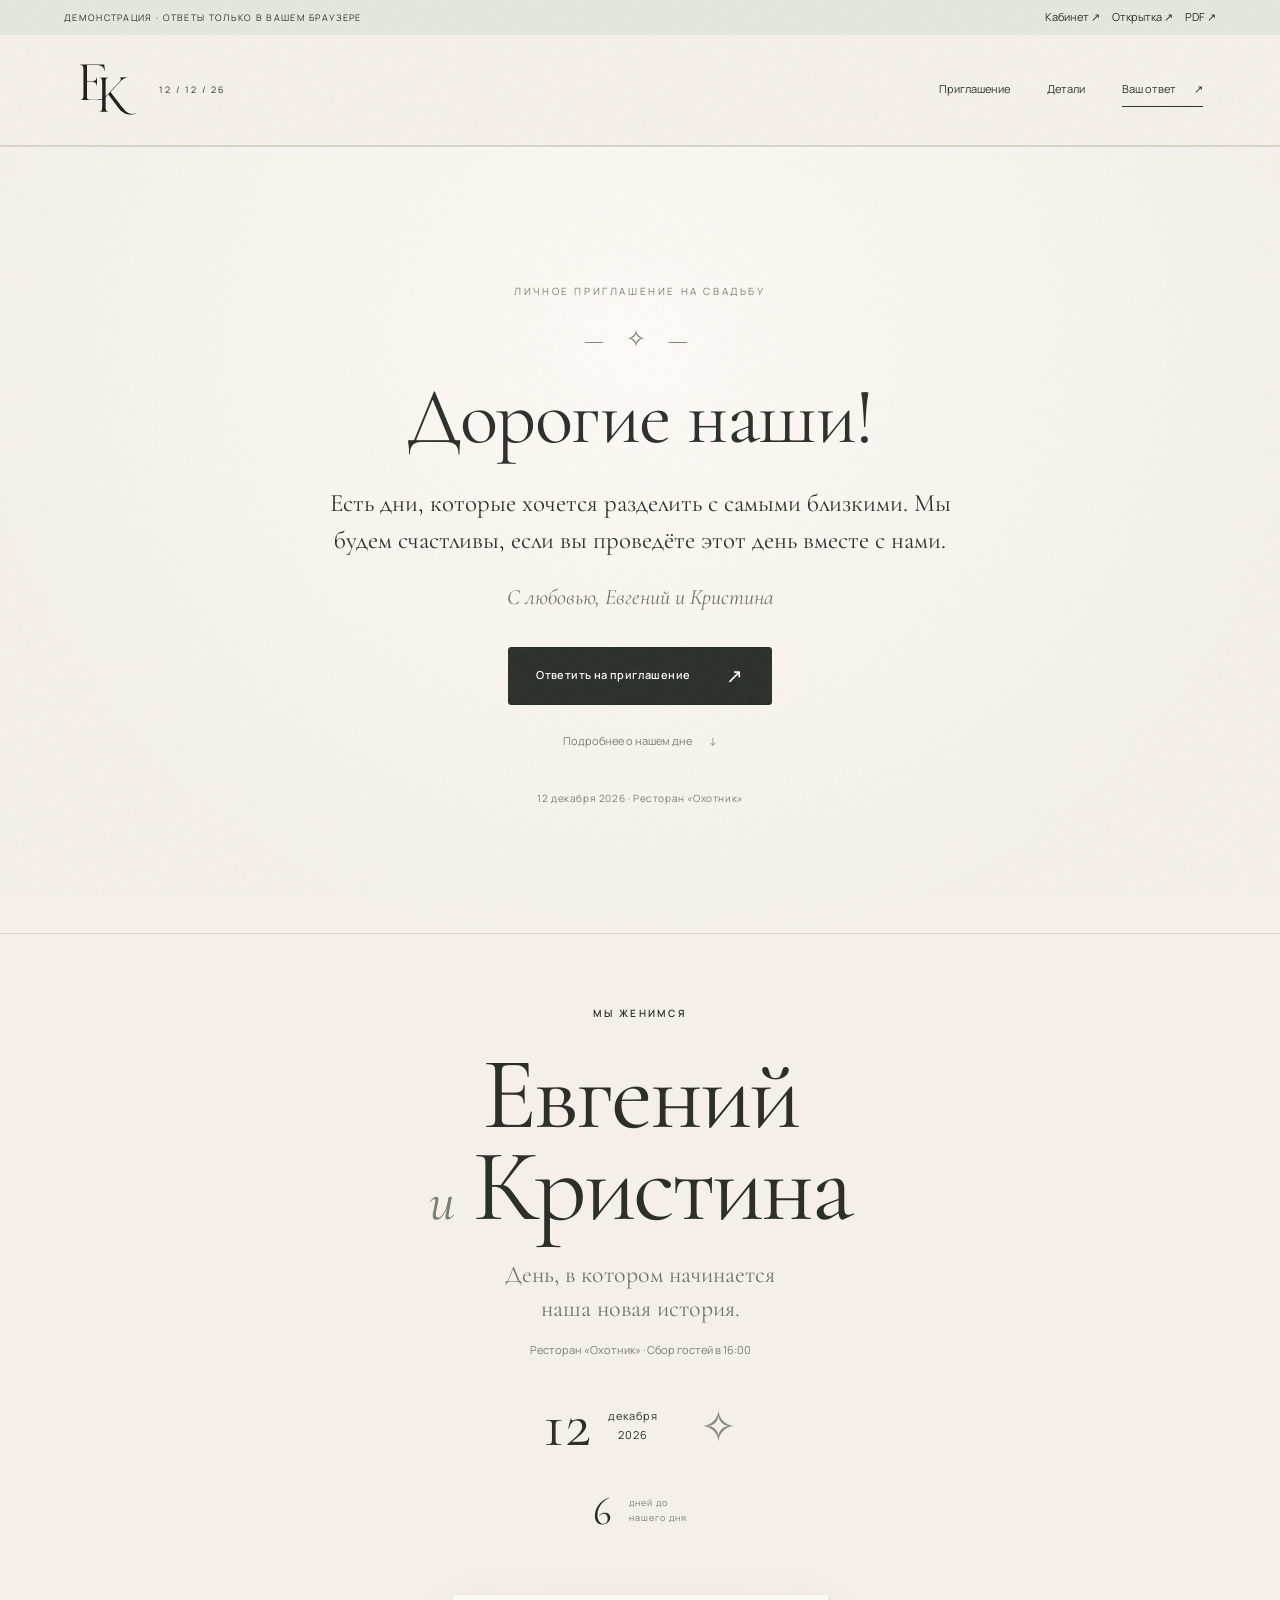
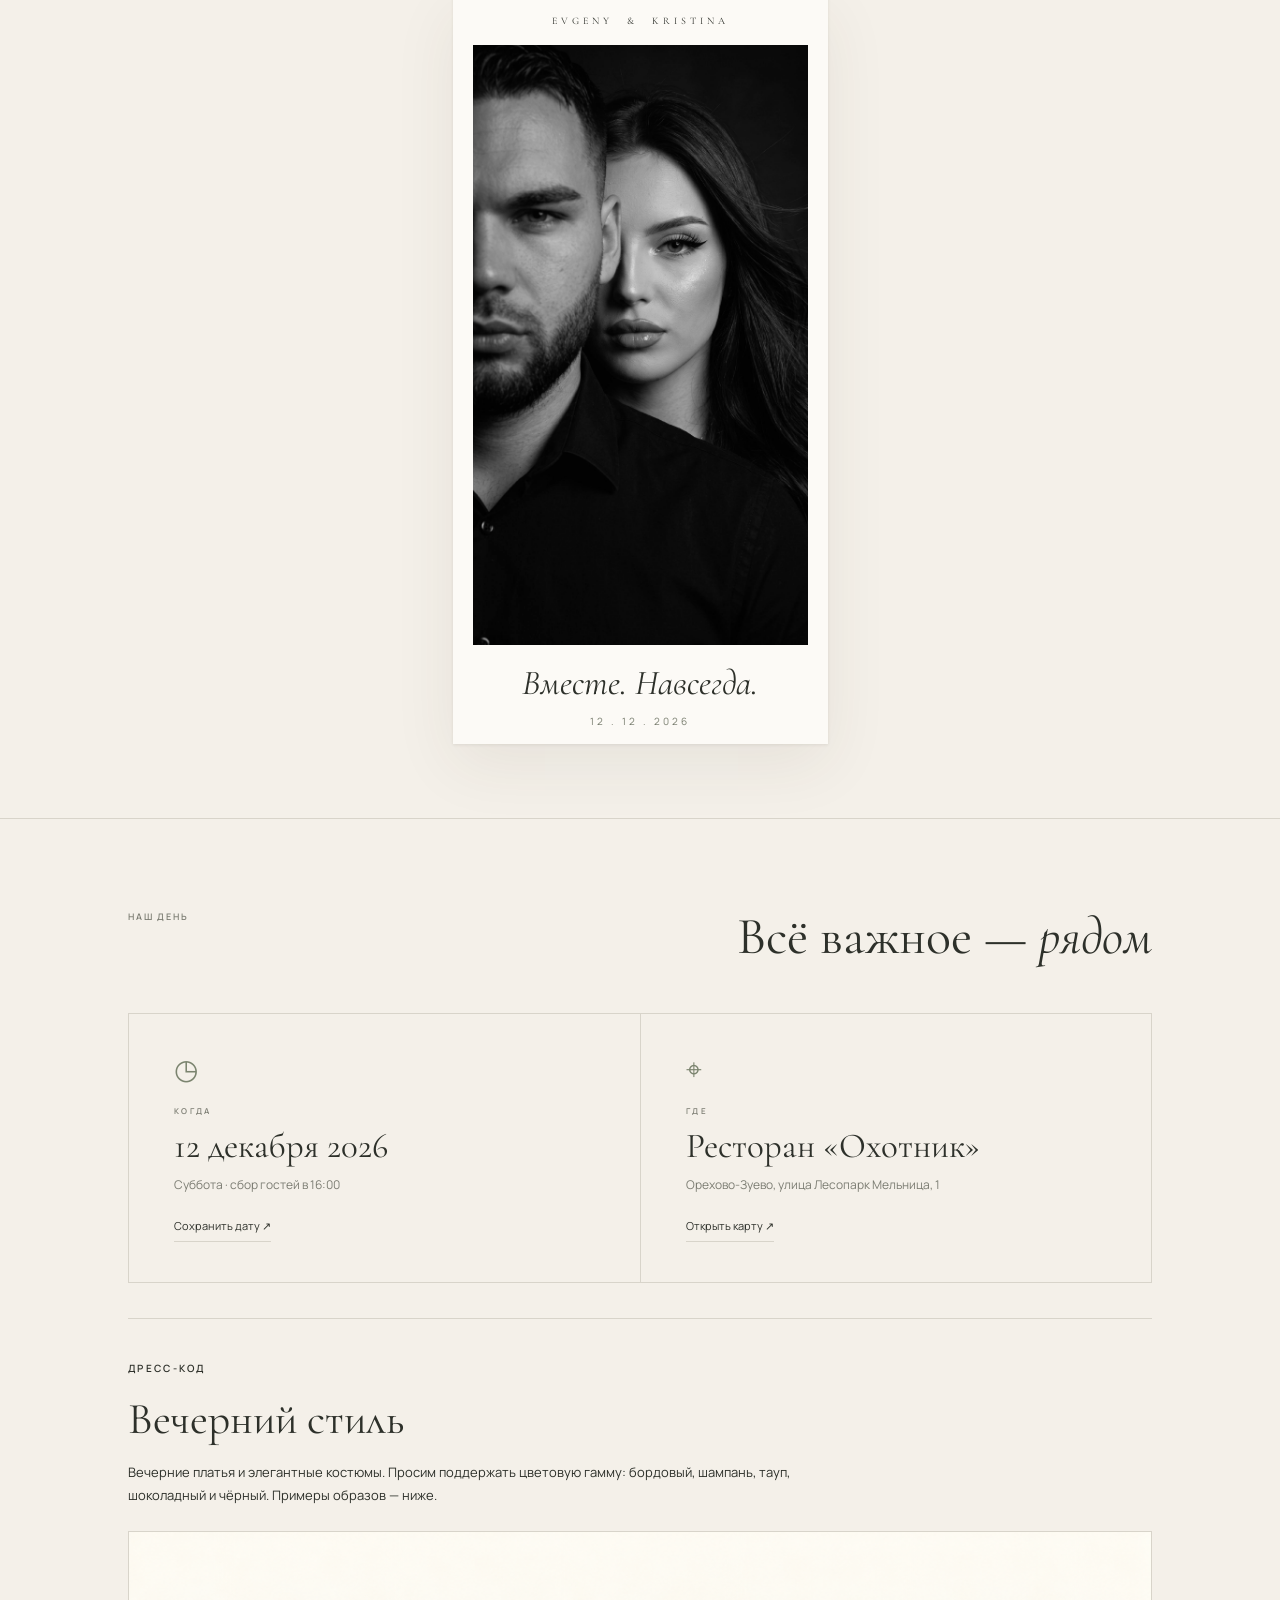
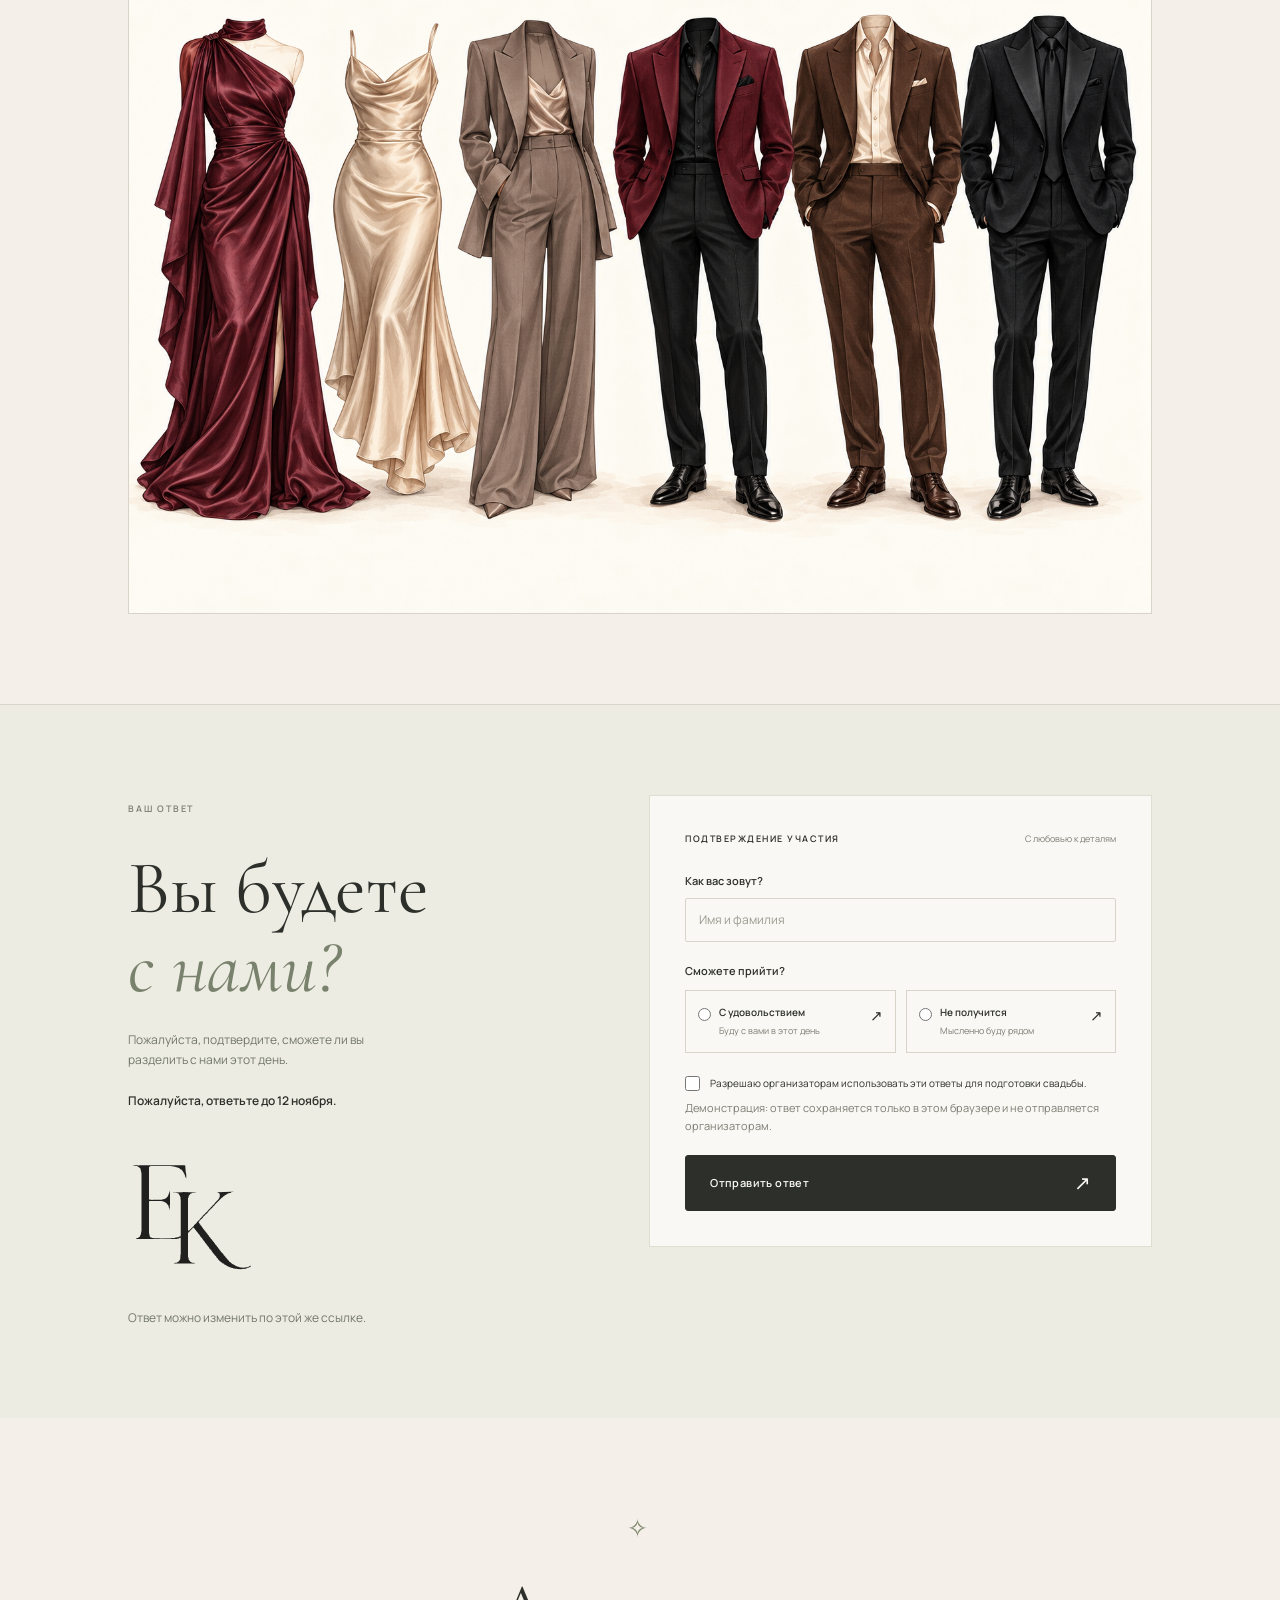
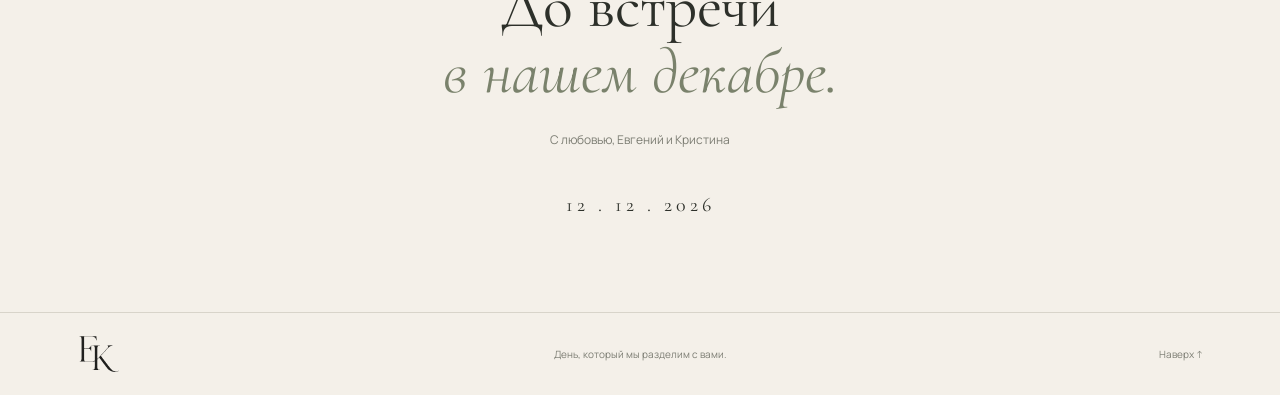
==== commit d3a28d1a: "Publish wedding invitation client preview" ====
--- a/index.html
+++ b/index.html
@@ -11,14 +11,15 @@
   <div class="preview-bar" id="preview-bar" hidden><span>ДЕМОНСТРАЦИЯ · ОТВЕТЫ ТОЛЬКО В ВАШЕМ БРАУЗЕРЕ</span><a href="./studio.html">Кабинет ↗</a><a href="./card.html">Открытка ↗</a><a href="./invitation.pdf">PDF ↗</a></div>
   <header class="site-header"><a href="#" class="brand" aria-label="В начало"><img class="ek-logo" src="./assets/monogram.svg" alt="Евгений и Кристина"><i>12 / 12 / 26</i></a><nav aria-label="Навигация"><a href="#invitation">Приглашение</a><a href="#details">Детали</a><a href="#rsvp" class="nav-answer">Ваш ответ <span>↗</span></a></nav></header>
   <main>
-    <section class="hero" aria-labelledby="hero-title">
-      <div class="hero-copy"><div class="eyebrow"><span class="fine-line"></span> МЫ ЖЕНИМСЯ</div><h1 id="hero-title">Евгений<br><em>и</em> Кристина</h1><p class="hero-description">День, в котором начинается<br>наша новая история.</p><p id="hero-location" class="hero-location">Ресторан «Охотник» · Сбор гостей в 16:00</p><div class="hero-date"><span>12</span><i>декабря<br>2026</i><span class="date-star">✧</span></div><a class="button dark" href="#rsvp">Подтвердить присутствие <span>↗</span></a><p class="tiny muted">Будем счастливы разделить этот день с вами</p></div>
-      <div class="hero-art"><div class="photo-mat"><div class="photo-topline">EVGENY <span>&</span> KRISTINA</div><img class="main-photo" src="./assets/couple-approved.jpg" alt="Совместная фотография Евгения и Кристины" width="1429" height="2560" fetchpriority="high"><div class="photo-sign">Вместе. Навсегда.</div><div class="photo-bottomline">12 . 12 . 2026</div></div><div class="vertical-note">НАША ИСТОРИЯ ПРОДОЛЖАЕТСЯ</div><span class="hero-flower" aria-hidden="true">✧</span></div>
-      <a href="#invitation" class="scroll-note">ПРИГЛАШЕНИЕ <span>↓</span></a>
+    <section class="invitation-section section invitation-welcome" id="invitation" aria-labelledby="greeting">
+      <div class="invitation-body"><span class="welcome-kicker">ЛИЧНОЕ ПРИГЛАШЕНИЕ НА СВАДЬБУ</span><span class="welcome-flourish" aria-hidden="true">— ✧ —</span><h1 id="greeting">Дорогие наши!</h1><p class="letter" id="intro">Есть дни, которые хочется разделить с самыми близкими. Мы будем счастливы, если вы проведёте этот день вместе с нами.</p><p class="letter-sign">С любовью, Евгений и Кристина</p><div class="welcome-actions"><a class="button dark welcome-answer" id="welcome-answer" href="#rsvp">Ответить на приглашение <span>↗</span></a><a class="welcome-details" href="#celebration">Подробнее о нашем дне <span>↓</span></a></div><p class="welcome-date">12 декабря 2026 · Ресторан «Охотник»</p></div>
     </section>
-    <section class="invitation-section section" id="invitation"><span class="section-number">01 / ПРИГЛАШЕНИЕ</span><div class="invitation-body"><span class="ornament" aria-hidden="true">— ✧ —</span><h2 id="greeting">Дорогие наши!</h2><p class="letter" id="intro">Есть дни, которые хочется разделить с самыми близкими. Мы будем счастливы, если вы проведёте этот день вместе с нами.</p><p class="letter-sign">Евгений и Кристина</p><div class="countdown"><span id="days">—</span><div>дней до<br>нашего дня</div></div></div></section>
-    <section class="details-section section" id="details"><div class="section-heading"><span class="section-number">02 / НАШ ДЕНЬ</span><h2>Всё важное<span class="serif-italic"> — рядом</span></h2></div><div class="details-grid"><article class="detail"><span class="detail-icon" aria-hidden="true">◷</span><div class="eyebrow">КОГДА</div><h3>12 декабря 2026</h3><p>Суббота<span id="event-time"> · сбор гостей в 16:00</span></p><a href="./wedding.ics" class="text-link">Сохранить дату <span>↗</span></a></article><article class="detail"><span class="detail-icon" aria-hidden="true">⌖</span><div class="eyebrow">ГДЕ</div><h3 id="venue">Ресторан «Охотник»</h3><p id="address">Точный адрес сообщим дополнительно.</p><a id="map-link" class="text-link" target="_blank" rel="noopener noreferrer" hidden>Открыть карту <span>↗</span></a><span id="venue-pending" class="tiny muted">Адрес уточняется</span></article></div><div class="schedule-block" id="schedule-block" hidden><h3>Программа дня</h3><div id="schedule" class="schedule"></div></div><div class="note-block" id="wishes-block"><div class="eyebrow">ПОЖЕЛАНИЯ</div><p id="wishes"></p></div><div class="dress-editorial" id="dress-block"><div class="dress-copy"><div class="eyebrow">ДРЕСС-КОД</div><h3>Вечерний стиль</h3><p id="dress-code">Вечерний стиль. Для девушек — платья или элегантные костюмы, для мужчин — костюм или пиджак с брюками.</p></div><div class="dress-illustration"><img src="./assets/dress-code-evening.png" alt="Примеры вечерних образов: бордовый, шампань, тауп, шоколадный и чёрный" width="1536" height="1024" loading="lazy"></div></div></section>
-    <section class="rsvp-section section" id="rsvp"><div class="rsvp-intro"><span class="section-number">03 / ВАШ ОТВЕТ</span><h2>Вы будете<br><em>с нами?</em></h2><p>Пожалуйста, подтвердите, сможете ли вы разделить с нами этот день.</p><p id="deadline" class="deadline">Пожалуйста, сообщите до 12 ноября, сможете ли вы прийти.</p><div class="rsvp-mark" aria-hidden="true"><img class="ek-logo" src="./assets/monogram.svg" alt="Евгений и Кристина"></div><p class="tiny muted">Ответ можно изменить по этой же ссылке.</p></div>
+    <section class="hero celebration-section" id="celebration" aria-labelledby="hero-title">
+      <div class="hero-copy"><div class="eyebrow">МЫ ЖЕНИМСЯ</div><h2 id="hero-title">Евгений<br><em>и</em> Кристина</h2><p class="hero-description">День, в котором начинается<br>наша новая история.</p><p id="hero-location" class="hero-location">Ресторан «Охотник» · Сбор гостей в 16:00</p><div class="hero-date"><span>12</span><i>декабря<br>2026</i><span class="date-star">✧</span></div><div class="countdown"><span id="days">—</span><div>дней до<br>нашего дня</div></div></div>
+    </section>
+    <section class="couple-photo-section" aria-label="Евгений и Кристина"><div class="hero-art"><div class="photo-mat"><div class="photo-topline">EVGENY <span>&</span> KRISTINA</div><img class="main-photo" src="./assets/couple-approved.jpg" alt="Совместная фотография Евгения и Кристины" width="1429" height="2560" loading="lazy"><div class="photo-sign">Вместе. Навсегда.</div><div class="photo-bottomline">12 . 12 . 2026</div></div></div></section>
+    <section class="details-section section" id="details"><div class="section-heading"><span class="section-number">НАШ ДЕНЬ</span><h2>Всё важное<span class="serif-italic"> — рядом</span></h2></div><div class="details-grid"><article class="detail"><span class="detail-icon" aria-hidden="true">◷</span><div class="eyebrow">КОГДА</div><h3>12 декабря 2026</h3><p>Суббота<span id="event-time"> · сбор гостей в 16:00</span></p><a href="./wedding.ics" class="text-link">Сохранить дату <span>↗</span></a></article><article class="detail"><span class="detail-icon" aria-hidden="true">⌖</span><div class="eyebrow">ГДЕ</div><h3 id="venue">Ресторан «Охотник»</h3><p id="address">Точный адрес сообщим дополнительно.</p><a id="map-link" class="text-link" target="_blank" rel="noopener noreferrer" hidden>Открыть карту <span>↗</span></a><span id="venue-pending" class="tiny muted">Адрес уточняется</span></article></div><div class="schedule-block" id="schedule-block" hidden><h3>Программа дня</h3><div id="schedule" class="schedule"></div></div><div class="note-block" id="wishes-block"><div class="eyebrow">ПОЖЕЛАНИЯ</div><p id="wishes"></p></div><div class="dress-editorial" id="dress-block"><div class="dress-copy"><div class="eyebrow">ДРЕСС-КОД</div><h3>Вечерний стиль</h3><p id="dress-code">Вечерний стиль. Для девушек — платья или элегантные костюмы, для мужчин — костюм или пиджак с брюками.</p></div><div class="dress-illustration"><img src="./assets/dress-code-evening.png" alt="Примеры вечерних образов: бордовый, шампань, тауп, шоколадный и чёрный" width="1536" height="1024" loading="lazy"></div></div></section>
+    <section class="rsvp-section section" id="rsvp"><div class="rsvp-intro"><span class="section-number">ВАШ ОТВЕТ</span><h2>Вы будете<br><em>с нами?</em></h2><p>Пожалуйста, подтвердите, сможете ли вы разделить с нами этот день.</p><p id="deadline" class="deadline" hidden></p><div class="rsvp-mark" aria-hidden="true"><img class="ek-logo" src="./assets/monogram.svg" alt="Евгений и Кристина"></div><p class="tiny muted">Ответ можно изменить по этой же ссылке.</p></div>
       <div class="rsvp-panel"><div id="load-error" class="notice error" role="alert" hidden></div><div id="loading" class="muted">Открываем ваше приглашение…</div>
       <form id="rsvp-form" hidden><div class="form-top"><span class="eyebrow">ПОДТВЕРЖДЕНИЕ УЧАСТИЯ</span><span class="tiny" id="form-status">С любовью к деталям</span></div><label class="field">Как вас зовут?<input name="respondent" autocomplete="name" maxlength="120" required placeholder="Имя и фамилия"></label><fieldset class="attendance"><legend>Сможете прийти?</legend><div class="choice-grid"><label class="choice"><input type="radio" name="attending" value="yes" required><span><b>С удовольствием</b><small>Буду с вами в этот день</small></span><i>↗</i></label><label class="choice"><input type="radio" name="attending" value="no"><span><b>Не получится</b><small>Мысленно буду рядом</small></span><i>↗</i></label></div></fieldset>
       <p id="party-hint" class="tiny muted" hidden></p><label class="check-row dress-accept" id="dress-accept-row" hidden><input type="checkbox" name="dress_code_accepted"><span>Я ознакомился(-ась) с <a href="#dress-block">дресс-кодом</a> и поддержу указанную цветовую гамму.</span></label><label class="check-row consent"><input type="checkbox" name="consent" required><span>Разрешаю организаторам использовать эти ответы для подготовки свадьбы.</span></label><p class="tiny muted">Демонстрация: ответ сохраняется только в этом браузере и не отправляется организаторам.</p><div id="form-error" class="notice error" role="alert" hidden></div><button class="button dark full" type="submit" id="save-button">Отправить ответ <span>↗</span></button><div id="saved" class="save-message" role="status" hidden></div></form></div>
--- a/style.css
+++ b/style.css
@@ -26,4 +26,30 @@
 
 .studio-card>summary{cursor:pointer;font-size:12px;font-weight:600}.studio-card[open]>summary{margin-bottom:20px}
 
+/* The invitation opens with its recipient, followed by the couple and their photograph. */
+.invitation-welcome{display:flex;align-items:center;justify-content:center;min-height:calc(100svh - 112px);padding:64px 24px 58px;border-bottom:1px solid var(--line);position:relative;background:radial-gradient(ellipse at 50% 25%,#fcfaf6 0,transparent 75%)}
+.invitation-welcome .invitation-body{width:100%;max-width:900px;margin:auto}
+.welcome-kicker{font-size:10px;letter-spacing:2.6px;color:var(--muted)}
+.welcome-flourish{display:block;font:24px var(--serif);letter-spacing:8px;color:#7b806d;margin:23px 0}
+.invitation-welcome h1{font:clamp(48px,6.2vw,86px)/1.02 var(--serif);letter-spacing:-1.5px;max-width:900px;margin:0 auto 27px;overflow-wrap:anywhere;text-wrap:balance}
+.invitation-welcome .letter{font:25px/1.5 var(--serif);max-width:640px;margin:0 auto;white-space:pre-line}
+.invitation-welcome .letter-sign{font:italic 22px/1.4 var(--serif);margin:22px 0 0;color:#6d7562}
+.welcome-actions{display:flex;align-items:center;justify-content:center;flex-direction:column;gap:20px;margin-top:34px}
+.welcome-answer{min-height:54px;gap:36px;max-width:100%;padding:18px 27px}
+.welcome-details{font-size:11px;color:var(--muted);display:inline-flex;align-items:center;gap:17px;padding:7px 0;border-bottom:1px solid transparent}
+.welcome-details:hover{border-color:var(--line);color:var(--ink)}
+.welcome-date{font-size:10px;letter-spacing:.6px;color:var(--muted);margin-top:32px}
+.celebration-section.hero{display:block;min-height:0;text-align:center;padding:70px 24px 46px;max-width:1000px}
+.celebration-section .eyebrow{justify-content:center}
+.celebration-section #hero-title{font:clamp(64px,8vw,110px)/.9 var(--serif);letter-spacing:-3px;margin:26px auto}
+.celebration-section #hero-title em{font-size:.55em;color:#7a806d}
+.celebration-section .hero-description{font:24px/1.4 var(--serif);margin:22px auto 0}
+.celebration-section .hero-date{justify-content:center;margin:28px auto 0}
+.celebration-section .countdown{margin-top:30px}
+.celebration-section .countdown>span{font-size:40px}
+.couple-photo-section{padding:20px 24px 74px;display:flex;justify-content:center}
+.couple-photo-section .hero-art{max-width:375px;padding:0}
+.couple-photo-section .photo-mat{transform:none;padding:20px 20px 16px}
+@media(max-width:650px){.invitation-welcome{min-height:calc(100svh - 80px);padding:42px 22px 38px}.welcome-kicker{font-size:8px;letter-spacing:1.8px}.welcome-flourish{margin:20px 0;font-size:20px}.invitation-welcome h1{font-size:clamp(43px,10.5vw,61px);letter-spacing:-.7px;margin-bottom:22px}.invitation-welcome .letter{font-size:22px;line-height:1.45}.invitation-welcome .letter-sign{font-size:20px;margin-top:18px}.welcome-actions{margin-top:27px;gap:14px}.welcome-answer{width:100%;max-width:340px;font-size:11px;justify-content:space-between;padding:16px 20px}.welcome-date{font-size:9px;letter-spacing:.2px;margin-top:25px}.celebration-section.hero{padding:49px 22px 24px}.celebration-section #hero-title{font-size:72px;letter-spacing:-2px}.celebration-section .hero-description{font-size:23px}.celebration-section .hero-location{max-width:280px;margin:15px auto 0}.couple-photo-section{padding:18px 24px 50px}.couple-photo-section .hero-art{max-width:310px}.couple-photo-section .photo-mat{padding:16px}.celebration-section .countdown>span{font-size:36px}}
+
 .preview-bar{flex-wrap:wrap;gap:12px}.preview-bar span{flex:1}.preview-bar a{white-space:nowrap}.demo-note{padding:15px 6vw;background:#e8e2d8;font-size:12px;text-align:center}.studio [disabled]{opacity:.65;cursor:default}@media(max-width:650px){.preview-bar span{flex-basis:100%}.preview-bar{justify-content:center}.demo-note{font-size:10px}}
